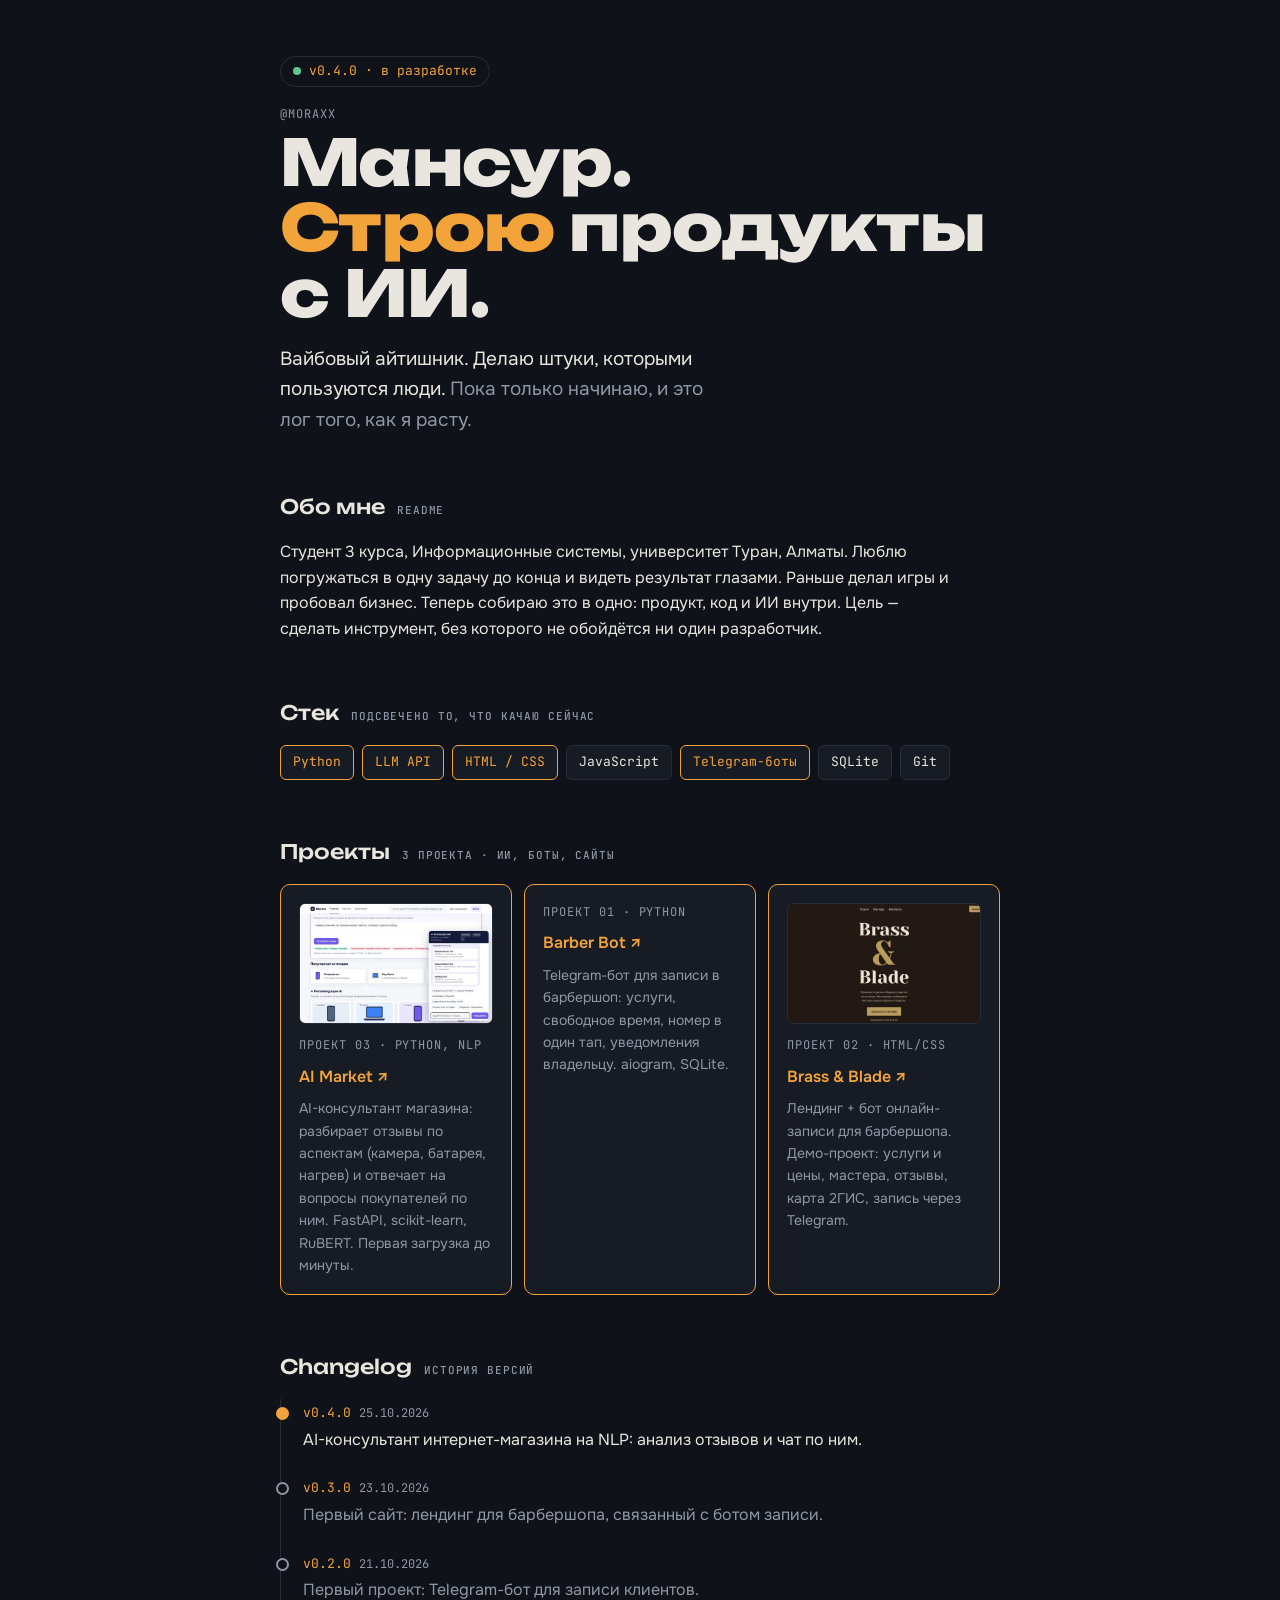
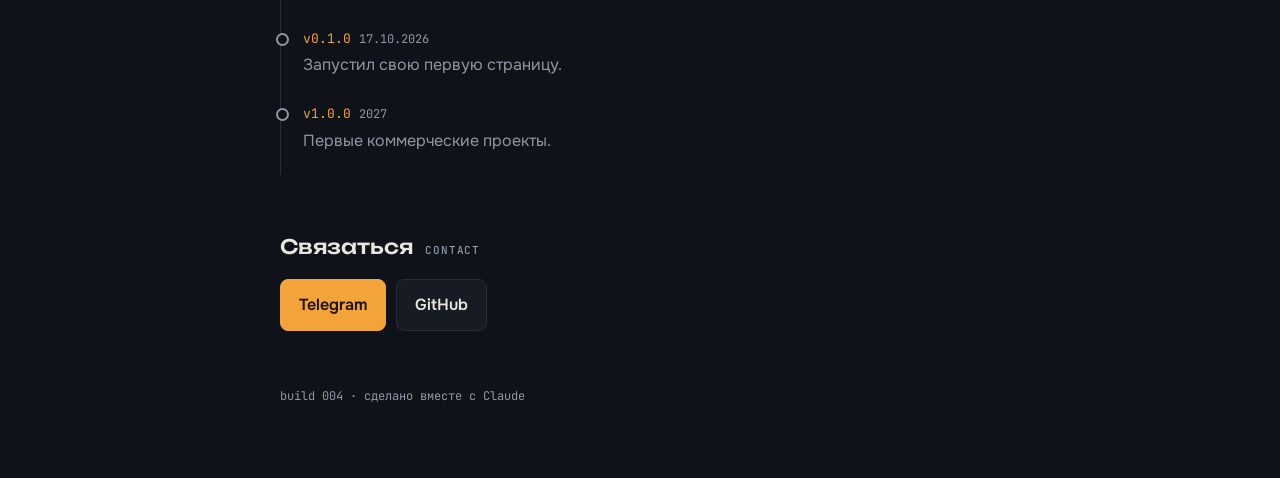
==== index.html @ db715014 "Add AI Market (NLP reviews consultant) to projects, v0.4.0 Co-Authored-By: Claude Opus 5.5 <noreply@" ====
<!doctype html><html lang="ru"><head><meta charset="utf-8"><meta name="viewport" content="width=device-width,initial-scale=1,viewport-fit=cover">
<title>Мансур · moraxx</title>
<link rel="preconnect" href="https://fonts.googleapis.com">
<link rel="stylesheet" href="https://fonts.googleapis.com/css2?family=Unbounded:wght@500;800&family=Onest:wght@400;500;600&family=JetBrains+Mono:wght@400;600&display=swap">
<style>
/* Layout: one narrow column read like a release log — hero as "version", sections as commits */
:root{
  --bg:#0f1218; --surface:#171b24; --line:#262c38;
  --fg:#e9e6df; --muted:#8f97a6; --accent:#f2a33a; --accent-ink:#1a1206; --ok:#5fc48f;
  --display:"Unbounded",system-ui,sans-serif;
  --body:"Onest",system-ui,-apple-system,sans-serif;
  --mono:"JetBrains Mono",ui-monospace,Menlo,monospace;
  color-scheme:dark;
}
*{box-sizing:border-box}
body{margin:0;background:var(--bg);color:var(--fg);font-family:var(--body);font-size:16px;line-height:1.6;
  padding-left:max(16px,env(safe-area-inset-left,0px));padding-right:max(16px,env(safe-area-inset-right,0px))}
.wrap{max-width:720px;margin:0 auto;padding-block:56px 72px;display:flex;flex-direction:column;gap:56px}
.tag{font-family:var(--mono);font-size:12px;letter-spacing:.08em;text-transform:uppercase;color:var(--muted)}
.ver{display:inline-flex;align-items:center;gap:8px;font-family:var(--mono);font-size:13px;color:var(--accent);
  border:1px solid var(--line);border-radius:999px;padding:4px 12px}
.dot{width:8px;height:8px;border-radius:50%;background:var(--ok);animation:pulse 2s infinite}
@keyframes pulse{50%{opacity:.35}}
h1{font-family:var(--display);font-weight:800;font-size:clamp(36px,9vw,64px);line-height:1.02;margin:18px 0 0;text-wrap:balance;letter-spacing:-.01em}
h1 em{font-style:normal;color:var(--accent)}
.lead{font-size:19px;color:var(--fg);max-width:34ch;margin:18px 0 0}
.lead span{color:var(--muted)}
h2{font-family:var(--display);font-weight:500;font-size:20px;margin:0 0 16px;display:flex;gap:12px;align-items:baseline;text-wrap:balance}
h2 .tag{font-size:11px}
p{margin:0;max-width:62ch}
.chips{display:flex;flex-wrap:wrap;gap:8px}
.chip{font-family:var(--mono);font-size:13px;padding:6px 12px;border-radius:6px;background:var(--surface);border:1px solid var(--line)}
.chip.on{border-color:var(--accent);color:var(--accent)}
.projects{display:grid;grid-template-columns:repeat(auto-fit,minmax(200px,1fr));gap:12px}
.proj{background:var(--surface);border:1px dashed var(--line);border-radius:10px;padding:18px;display:flex;flex-direction:column;gap:8px;min-width:0}
.proj b{font-weight:600}
.proj small{color:var(--muted);font-size:14px}
.proj.done{border-style:solid;border-color:var(--accent);color:var(--fg);text-decoration:none}
.proj.done b{color:var(--accent)}
.proj.done:hover{background:var(--line)}
.proj.done:focus-visible{outline:2px solid var(--accent);outline-offset:2px}
.proj .shot{display:block;width:100%;aspect-ratio:16/10;object-fit:cover;object-position:top;border-radius:6px;border:1px solid var(--line);margin-bottom:4px}
.log{list-style:none;margin:0;padding:0;border-left:1px solid var(--line)}
.log li{position:relative;padding:0 0 22px 22px}
.log li::before{content:"";position:absolute;left:-5px;top:8px;width:9px;height:9px;border-radius:50%;background:var(--bg);border:2px solid var(--muted)}
.log li.now::before{border-color:var(--accent);background:var(--accent)}
.log .v{font-family:var(--mono);font-size:13px;color:var(--accent)}
.log .d{font-family:var(--mono);font-size:12px;color:var(--muted);margin-left:8px}
.log p{color:var(--fg);margin-top:2px}
.log li:not(.now) p{color:var(--muted)}
.contact{display:flex;flex-wrap:wrap;gap:10px}
.btn{font:inherit;font-weight:600;padding:12px 18px;border-radius:8px;border:1px solid var(--line);background:var(--surface);color:var(--fg);text-decoration:none;cursor:pointer}
.btn.primary{background:var(--accent);color:var(--accent-ink);border-color:var(--accent)}
.btn:focus-visible{outline:2px solid var(--accent);outline-offset:2px}
footer{font-family:var(--mono);font-size:12px;color:var(--muted)}
@media (prefers-reduced-motion:reduce){.dot{animation:none}}
</style>
</head><body>

<div class="wrap">
  <header>
    <span class="ver"><span class="dot"></span>v0.4.0 · в разработке</span>
    <span class="tag" style="display:block;margin-top:18px">@moraxx</span>
    <h1 style="margin-top:6px">Мансур.<br><em>Строю</em> продукты с ИИ.</h1>
    <p class="lead">Вайбовый айтишник. Делаю штуки, которыми пользуются люди. <span>Пока только начинаю, и это лог того, как я расту.</span></p>
  </header>

  <section>
    <h2>Обо мне <span class="tag">readme</span></h2>
    <p>Студент 3 курса, Информационные системы, университет Туран, Алматы. Люблю погружаться в одну задачу до конца и видеть результат глазами. Раньше делал игры и пробовал бизнес. Теперь собираю это в одно: продукт, код и ИИ внутри. Цель — сделать инструмент, без которого не обойдётся ни один разработчик.</p>
  </section>

  <section>
    <h2>Стек <span class="tag">подсвечено то, что качаю сейчас</span></h2>
    <div class="chips">
      <span class="chip on">Python</span>
      <span class="chip on">LLM API</span>
      <span class="chip on">HTML / CSS</span>
      <span class="chip">JavaScript</span>
      <span class="chip on">Telegram-боты</span>
      <span class="chip">SQLite</span>
      <span class="chip">Git</span>
    </div>
  </section>

  <section>
    <h2>Проекты <span class="tag">3 проекта · ии, боты, сайты</span></h2>
    <div class="projects">
      <a class="proj done" href="https://ai-reviews-platform.onrender.com" target="_blank" rel="noopener"><img class="shot" src="img/ai-market.jpg" alt="AI Market: разбор отзыва по аспектам и чат AI-консультанта" loading="lazy"><span class="tag">проект 03 · python, nlp</span><b>AI Market ↗</b><small>AI-консультант магазина: разбирает отзывы по аспектам (камера, батарея, нагрев) и отвечает на вопросы покупателей по ним. FastAPI, scikit-learn, RuBERT. Первая загрузка до минуты.</small></a>
      <a class="proj done" href="https://github.com/moraxxvi/barber-bot" target="_blank" rel="noopener"><span class="tag">проект 01 · python</span><b>Barber Bot ↗</b><small>Telegram-бот для записи в барбершоп: услуги, свободное время, номер в один тап, уведомления владельцу. aiogram, SQLite.</small></a>
      <a class="proj done" href="https://moraxxvi.github.io/brass-and-blade/" target="_blank" rel="noopener"><img class="shot" src="img/brass-and-blade.jpg" alt="Главный экран сайта Brass &amp; Blade" loading="lazy"><span class="tag">проект 02 · html/css</span><b>Brass &amp; Blade ↗</b><small>Лендинг + бот онлайн-записи для барбершопа. Демо-проект: услуги и цены, мастера, отзывы, карта 2ГИС, запись через Telegram.</small></a>
    </div>
  </section>

  <section>
    <h2>Changelog <span class="tag">история версий</span></h2>
    <ol class="log">
      <li class="now"><span class="v">v0.4.0</span><span class="d">25.10.2026</span><p>AI-консультант интернет-магазина на NLP: анализ отзывов и чат по ним.</p></li>
      <li><span class="v">v0.3.0</span><span class="d">23.10.2026</span><p>Первый сайт: лендинг для барбершопа, связанный с ботом записи.</p></li>
      <li><span class="v">v0.2.0</span><span class="d">21.10.2026</span><p>Первый проект: Telegram-бот для записи клиентов.</p></li>
      <li><span class="v">v0.1.0</span><span class="d">17.10.2026</span><p>Запустил свою первую страницу.</p></li>
      <li><span class="v">v1.0.0</span><span class="d">2027</span><p>Первые коммерческие проекты.</p></li>
    </ol>
  </section>

  <section>
    <h2>Связаться <span class="tag">contact</span></h2>
    <div class="contact">
      <a class="btn primary" href="https://t.me/mnsbrk" target="_blank" rel="noopener">Telegram</a>
      <a class="btn" href="https://github.com/moraxxvi" target="_blank" rel="noopener">GitHub</a>
    </div>
  </section>

  <footer>build 004 · сделано вместе с Claude</footer>
</div>
</body></html>
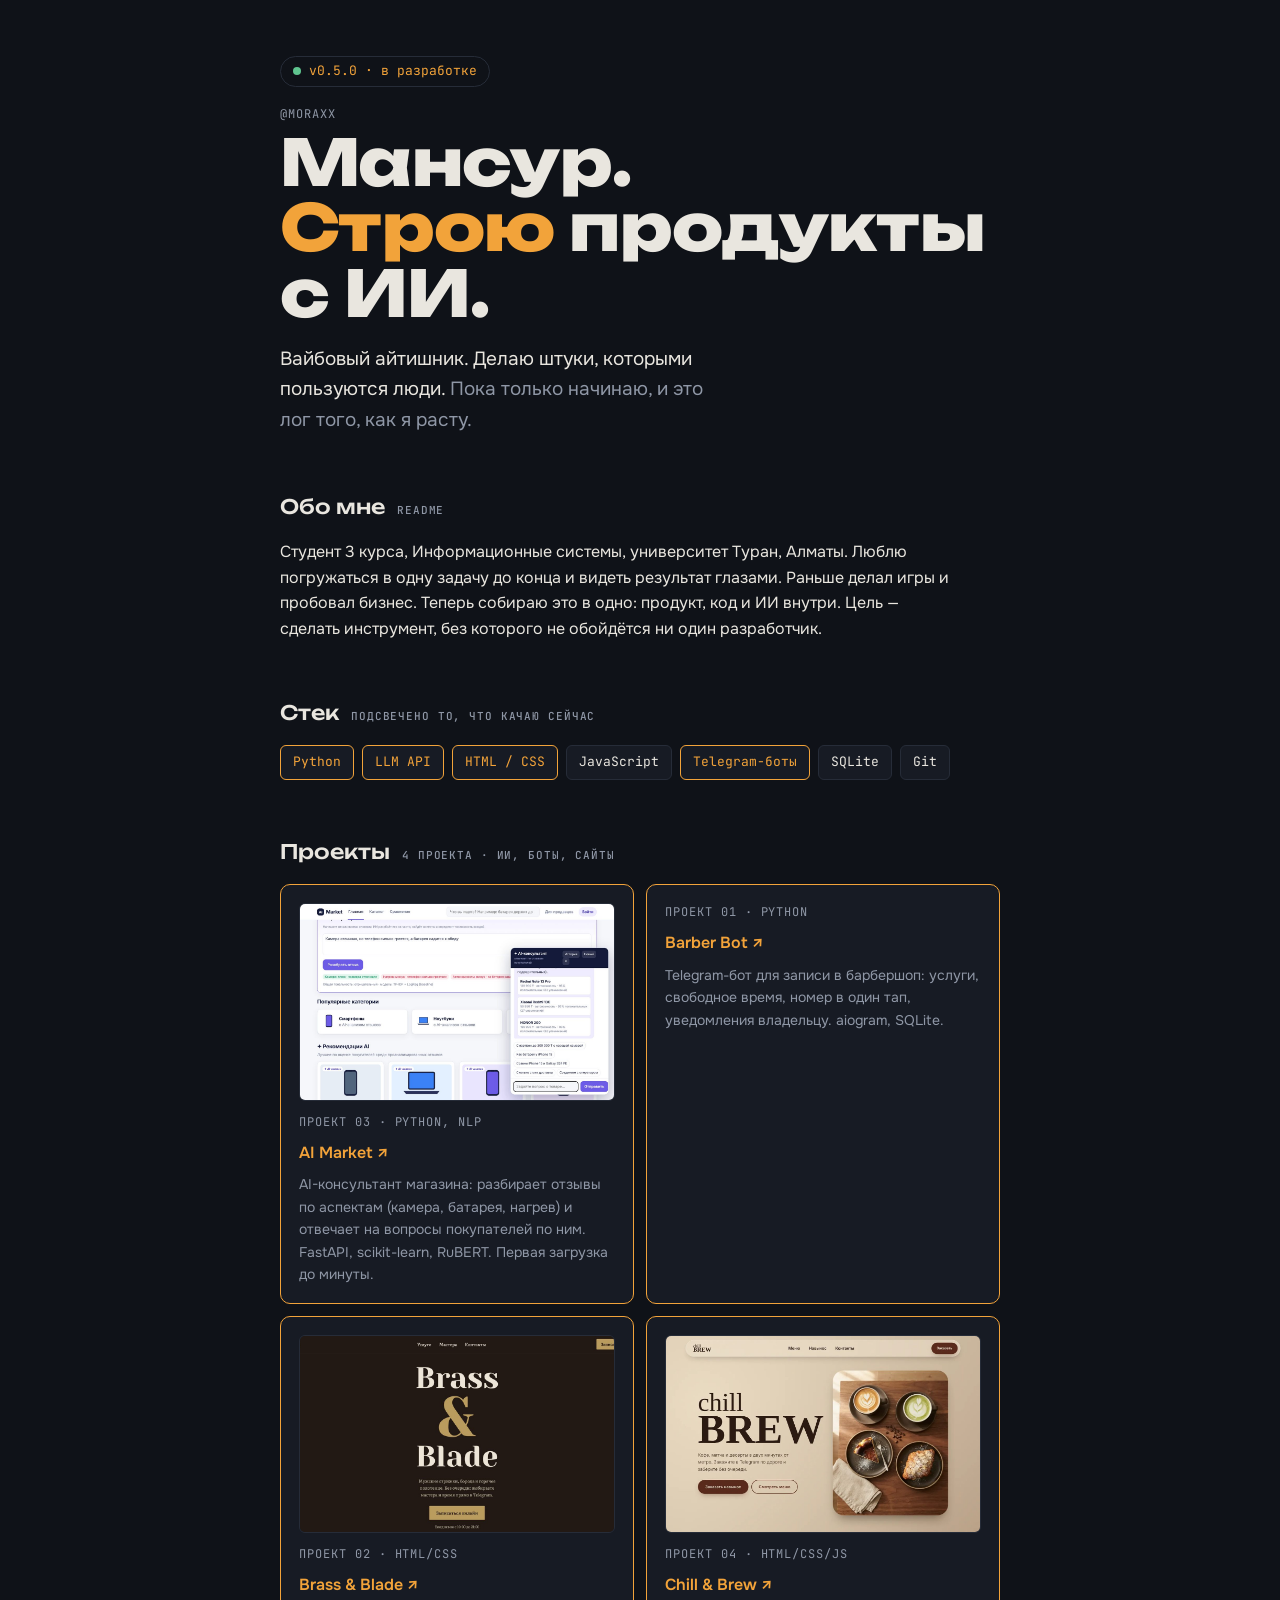
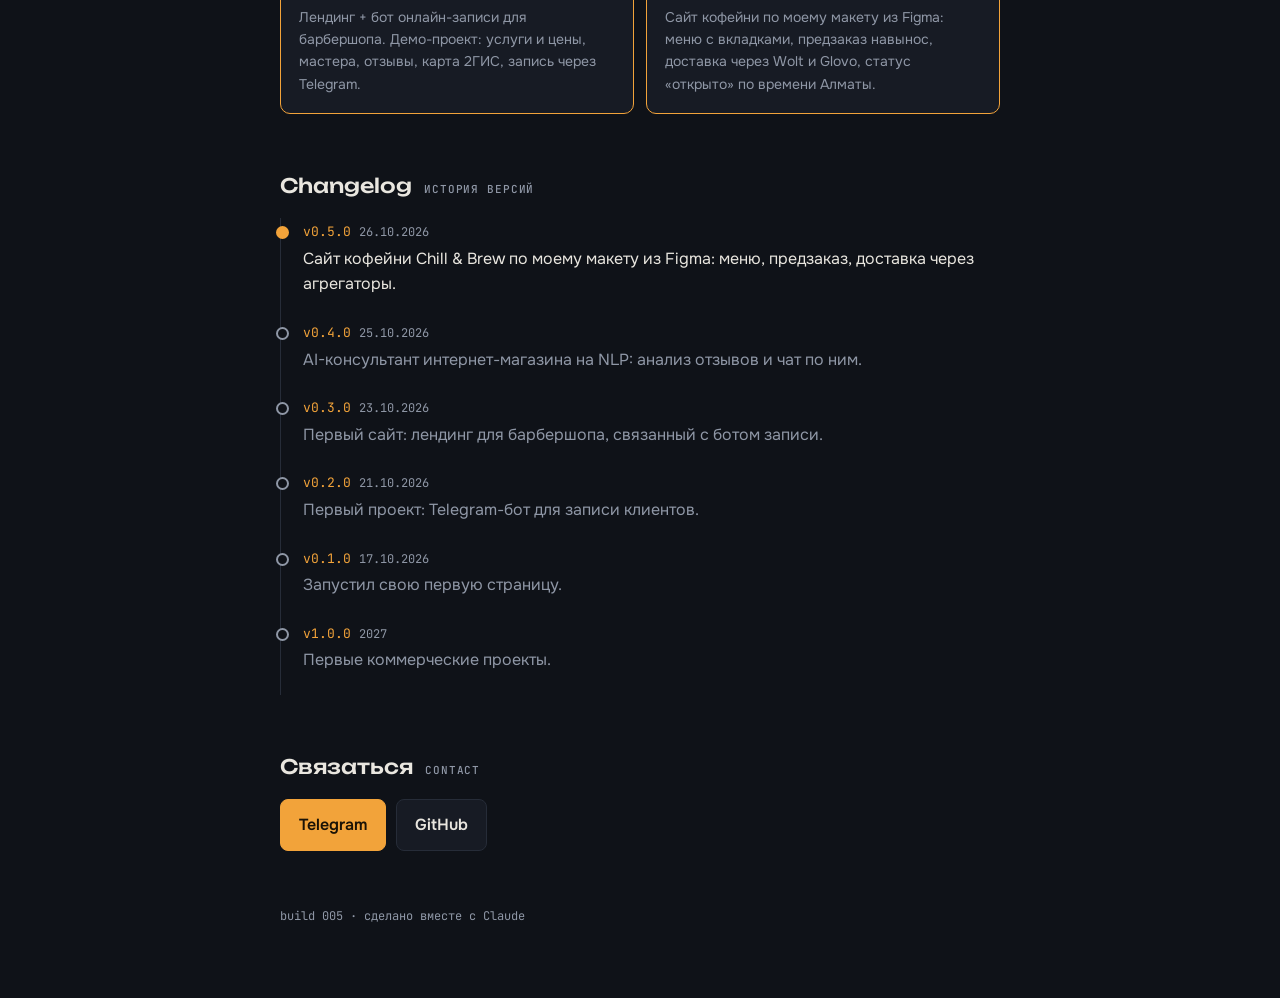
==== commit c21e9ae1: "Add Chill & Brew to projects, 2x2 grid, v0.5.0 Co-Authored-By: Claude Opus 5.5 <noreply@anthropic.co" ====
--- a/index.html
+++ b/index.html
@@ -31,7 +31,7 @@
 .chips{display:flex;flex-wrap:wrap;gap:8px}
 .chip{font-family:var(--mono);font-size:13px;padding:6px 12px;border-radius:6px;background:var(--surface);border:1px solid var(--line)}
 .chip.on{border-color:var(--accent);color:var(--accent)}
-.projects{display:grid;grid-template-columns:repeat(auto-fit,minmax(200px,1fr));gap:12px}
+.projects{display:grid;grid-template-columns:repeat(auto-fit,minmax(260px,1fr));gap:12px}
 .proj{background:var(--surface);border:1px dashed var(--line);border-radius:10px;padding:18px;display:flex;flex-direction:column;gap:8px;min-width:0}
 .proj b{font-weight:600}
 .proj small{color:var(--muted);font-size:14px}
@@ -59,7 +59,7 @@
 
 <div class="wrap">
   <header>
-    <span class="ver"><span class="dot"></span>v0.4.0 · в разработке</span>
+    <span class="ver"><span class="dot"></span>v0.5.0 · в разработке</span>
     <span class="tag" style="display:block;margin-top:18px">@moraxx</span>
     <h1 style="margin-top:6px">Мансур.<br><em>Строю</em> продукты с ИИ.</h1>
     <p class="lead">Вайбовый айтишник. Делаю штуки, которыми пользуются люди. <span>Пока только начинаю, и это лог того, как я расту.</span></p>
@@ -84,18 +84,20 @@
   </section>
 
   <section>
-    <h2>Проекты <span class="tag">3 проекта · ии, боты, сайты</span></h2>
+    <h2>Проекты <span class="tag">4 проекта · ии, боты, сайты</span></h2>
     <div class="projects">
       <a class="proj done" href="https://ai-reviews-platform.onrender.com" target="_blank" rel="noopener"><img class="shot" src="img/ai-market.jpg" alt="AI Market: разбор отзыва по аспектам и чат AI-консультанта" loading="lazy"><span class="tag">проект 03 · python, nlp</span><b>AI Market ↗</b><small>AI-консультант магазина: разбирает отзывы по аспектам (камера, батарея, нагрев) и отвечает на вопросы покупателей по ним. FastAPI, scikit-learn, RuBERT. Первая загрузка до минуты.</small></a>
       <a class="proj done" href="https://github.com/moraxxvi/barber-bot" target="_blank" rel="noopener"><span class="tag">проект 01 · python</span><b>Barber Bot ↗</b><small>Telegram-бот для записи в барбершоп: услуги, свободное время, номер в один тап, уведомления владельцу. aiogram, SQLite.</small></a>
       <a class="proj done" href="https://moraxxvi.github.io/brass-and-blade/" target="_blank" rel="noopener"><img class="shot" src="img/brass-and-blade.jpg" alt="Главный экран сайта Brass &amp; Blade" loading="lazy"><span class="tag">проект 02 · html/css</span><b>Brass &amp; Blade ↗</b><small>Лендинг + бот онлайн-записи для барбершопа. Демо-проект: услуги и цены, мастера, отзывы, карта 2ГИС, запись через Telegram.</small></a>
+      <a class="proj done" href="https://moraxxvi.github.io/chill-and-brew/" target="_blank" rel="noopener"><img class="shot" src="img/chill-and-brew.jpg" alt="Главный экран сайта кофейни Chill &amp; Brew" loading="lazy"><span class="tag">проект 04 · html/css/js</span><b>Chill &amp; Brew ↗</b><small>Сайт кофейни по моему макету из Figma: меню с вкладками, предзаказ навынос, доставка через Wolt и Glovo, статус «открыто» по времени Алматы.</small></a>
     </div>
   </section>
 
   <section>
     <h2>Changelog <span class="tag">история версий</span></h2>
     <ol class="log">
-      <li class="now"><span class="v">v0.4.0</span><span class="d">25.10.2026</span><p>AI-консультант интернет-магазина на NLP: анализ отзывов и чат по ним.</p></li>
+      <li class="now"><span class="v">v0.5.0</span><span class="d">26.10.2026</span><p>Сайт кофейни Chill &amp; Brew по моему макету из Figma: меню, предзаказ, доставка через агрегаторы.</p></li>
+      <li><span class="v">v0.4.0</span><span class="d">25.10.2026</span><p>AI-консультант интернет-магазина на NLP: анализ отзывов и чат по ним.</p></li>
       <li><span class="v">v0.3.0</span><span class="d">23.10.2026</span><p>Первый сайт: лендинг для барбершопа, связанный с ботом записи.</p></li>
       <li><span class="v">v0.2.0</span><span class="d">21.10.2026</span><p>Первый проект: Telegram-бот для записи клиентов.</p></li>
       <li><span class="v">v0.1.0</span><span class="d">17.10.2026</span><p>Запустил свою первую страницу.</p></li>
@@ -111,6 +113,6 @@
     </div>
   </section>
 
-  <footer>build 004 · сделано вместе с Claude</footer>
+  <footer>build 005 · сделано вместе с Claude</footer>
 </div>
 </body></html>
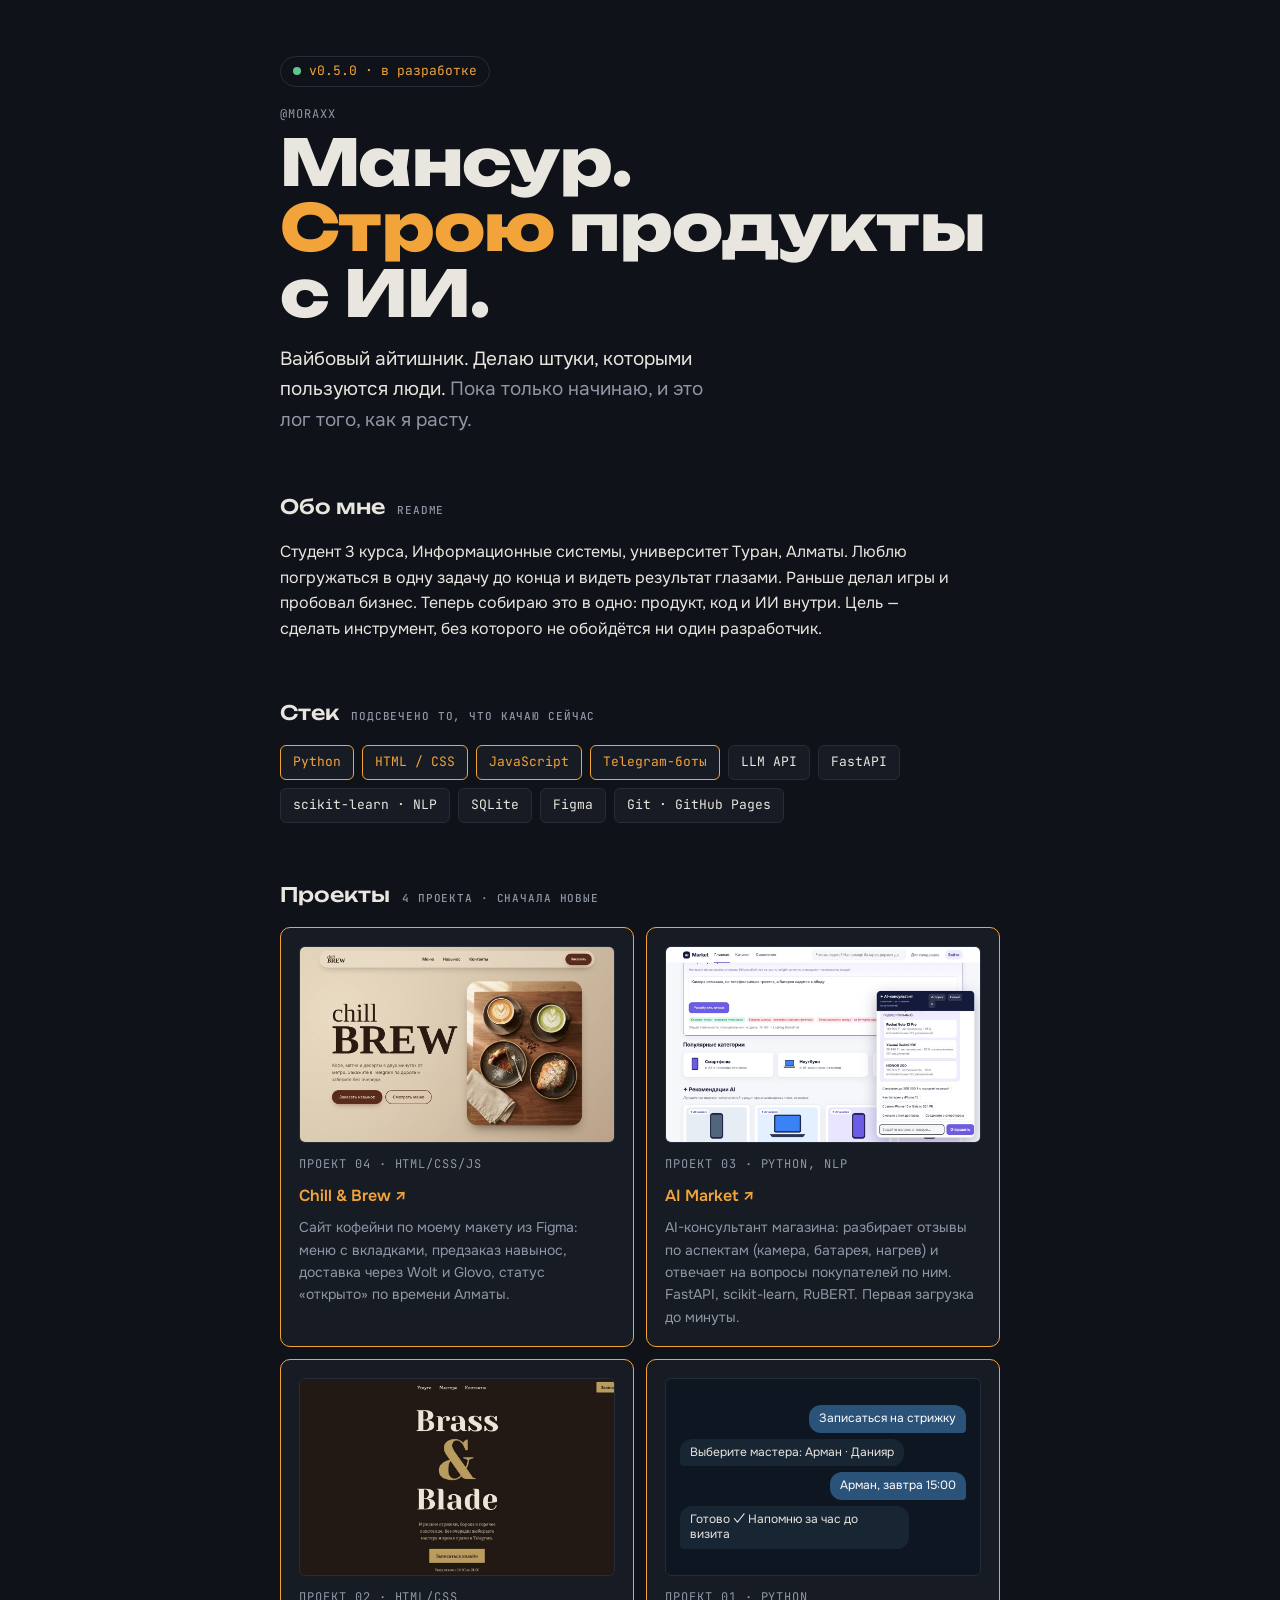
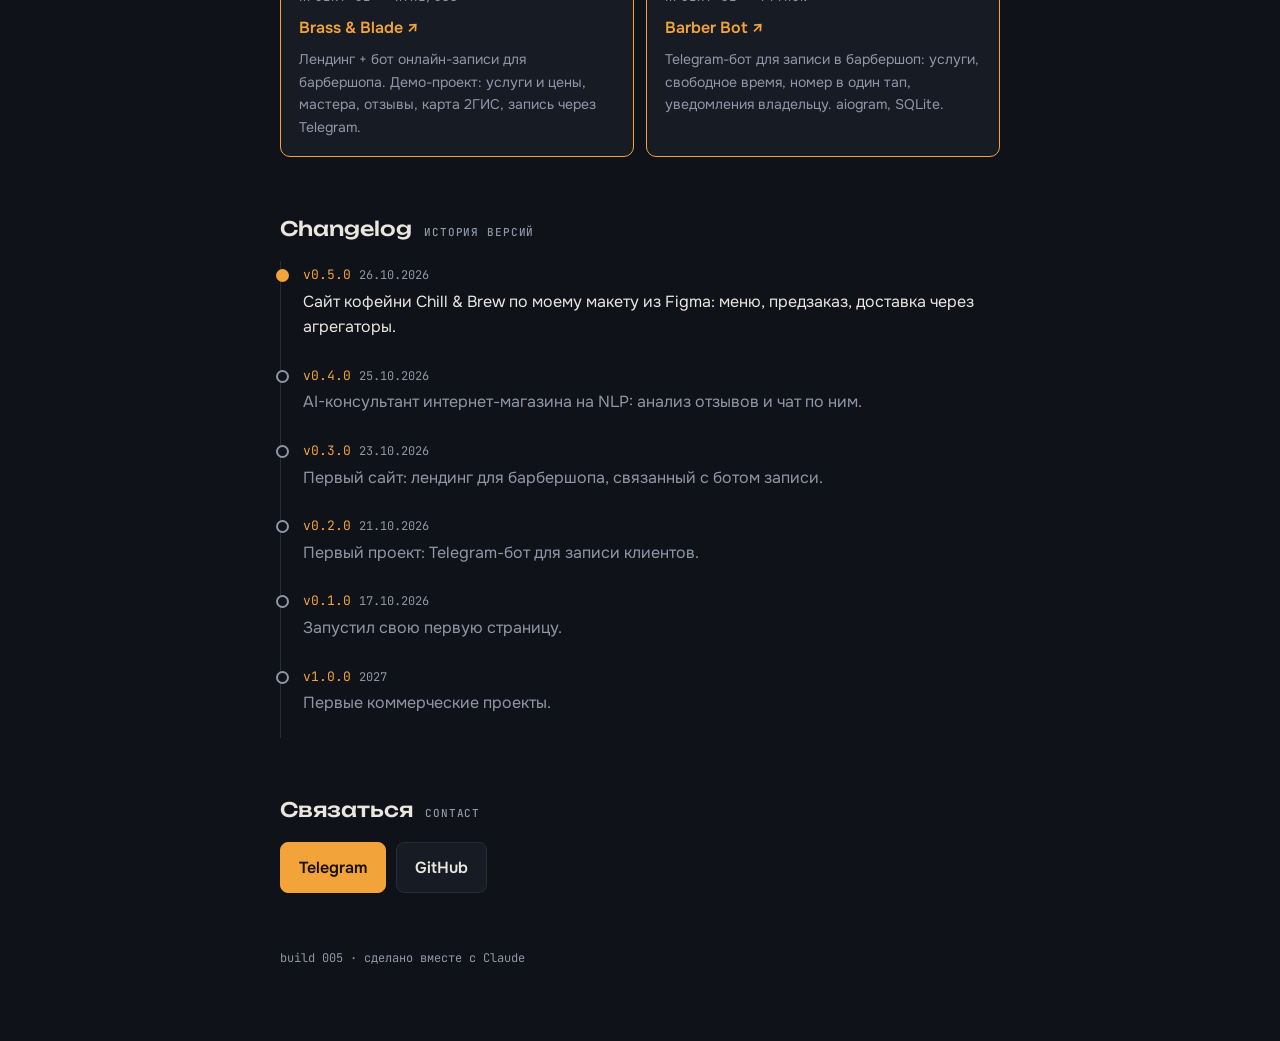
==== commit 51643733: "Order projects newest first, add chat preview for Barber Bot, update stack Co-Authored-By: Claude Op" ====
--- a/index.html
+++ b/index.html
@@ -34,6 +34,10 @@
 .projects{display:grid;grid-template-columns:repeat(auto-fit,minmax(260px,1fr));gap:12px}
 .proj{background:var(--surface);border:1px dashed var(--line);border-radius:10px;padding:18px;display:flex;flex-direction:column;gap:8px;min-width:0}
 .proj b{font-weight:600}
+.proj .shot.chat{display:flex;flex-direction:column;justify-content:center;gap:6px;padding:14px;background:#0e1621;aspect-ratio:16/10;border-radius:6px;border:1px solid var(--line);margin-bottom:4px;overflow:hidden}
+.bub{max-width:80%;padding:6px 10px;border-radius:12px;font-size:12px;line-height:1.3}
+.bub.in{align-self:flex-end;background:#2b5278;color:#fff;border-bottom-right-radius:4px}
+.bub.out{align-self:flex-start;background:#182533;color:#e9e6df;border-bottom-left-radius:4px}
 .proj small{color:var(--muted);font-size:14px}
 .proj.done{border-style:solid;border-color:var(--accent);color:var(--fg);text-decoration:none}
 .proj.done b{color:var(--accent)}
@@ -74,22 +78,25 @@
     <h2>Стек <span class="tag">подсвечено то, что качаю сейчас</span></h2>
     <div class="chips">
       <span class="chip on">Python</span>
-      <span class="chip on">LLM API</span>
       <span class="chip on">HTML / CSS</span>
-      <span class="chip">JavaScript</span>
+      <span class="chip on">JavaScript</span>
       <span class="chip on">Telegram-боты</span>
+      <span class="chip">LLM API</span>
+      <span class="chip">FastAPI</span>
+      <span class="chip">scikit-learn · NLP</span>
       <span class="chip">SQLite</span>
-      <span class="chip">Git</span>
+      <span class="chip">Figma</span>
+      <span class="chip">Git · GitHub Pages</span>
     </div>
   </section>
 
   <section>
-    <h2>Проекты <span class="tag">4 проекта · ии, боты, сайты</span></h2>
+    <h2>Проекты <span class="tag">4 проекта · сначала новые</span></h2>
     <div class="projects">
+      <a class="proj done" href="https://moraxxvi.github.io/chill-and-brew/" target="_blank" rel="noopener"><img class="shot" src="img/chill-and-brew.jpg" alt="Главный экран сайта кофейни Chill &amp; Brew" loading="lazy"><span class="tag">проект 04 · html/css/js</span><b>Chill &amp; Brew ↗</b><small>Сайт кофейни по моему макету из Figma: меню с вкладками, предзаказ навынос, доставка через Wolt и Glovo, статус «открыто» по времени Алматы.</small></a>
       <a class="proj done" href="https://ai-reviews-platform.onrender.com" target="_blank" rel="noopener"><img class="shot" src="img/ai-market.jpg" alt="AI Market: разбор отзыва по аспектам и чат AI-консультанта" loading="lazy"><span class="tag">проект 03 · python, nlp</span><b>AI Market ↗</b><small>AI-консультант магазина: разбирает отзывы по аспектам (камера, батарея, нагрев) и отвечает на вопросы покупателей по ним. FastAPI, scikit-learn, RuBERT. Первая загрузка до минуты.</small></a>
-      <a class="proj done" href="https://github.com/moraxxvi/barber-bot" target="_blank" rel="noopener"><span class="tag">проект 01 · python</span><b>Barber Bot ↗</b><small>Telegram-бот для записи в барбершоп: услуги, свободное время, номер в один тап, уведомления владельцу. aiogram, SQLite.</small></a>
       <a class="proj done" href="https://moraxxvi.github.io/brass-and-blade/" target="_blank" rel="noopener"><img class="shot" src="img/brass-and-blade.jpg" alt="Главный экран сайта Brass &amp; Blade" loading="lazy"><span class="tag">проект 02 · html/css</span><b>Brass &amp; Blade ↗</b><small>Лендинг + бот онлайн-записи для барбершопа. Демо-проект: услуги и цены, мастера, отзывы, карта 2ГИС, запись через Telegram.</small></a>
-      <a class="proj done" href="https://moraxxvi.github.io/chill-and-brew/" target="_blank" rel="noopener"><img class="shot" src="img/chill-and-brew.jpg" alt="Главный экран сайта кофейни Chill &amp; Brew" loading="lazy"><span class="tag">проект 04 · html/css/js</span><b>Chill &amp; Brew ↗</b><small>Сайт кофейни по моему макету из Figma: меню с вкладками, предзаказ навынос, доставка через Wolt и Glovo, статус «открыто» по времени Алматы.</small></a>
+      <a class="proj done" href="https://github.com/moraxxvi/barber-bot" target="_blank" rel="noopener"><div class="shot chat" aria-hidden="true"><span class="bub in">Записаться на стрижку</span><span class="bub out">Выберите мастера: Арман · Данияр</span><span class="bub in">Арман, завтра 15:00</span><span class="bub out">Готово ✓ Напомню за час до визита</span></div><span class="tag">проект 01 · python</span><b>Barber Bot ↗</b><small>Telegram-бот для записи в барбершоп: услуги, свободное время, номер в один тап, уведомления владельцу. aiogram, SQLite.</small></a>
     </div>
   </section>
 
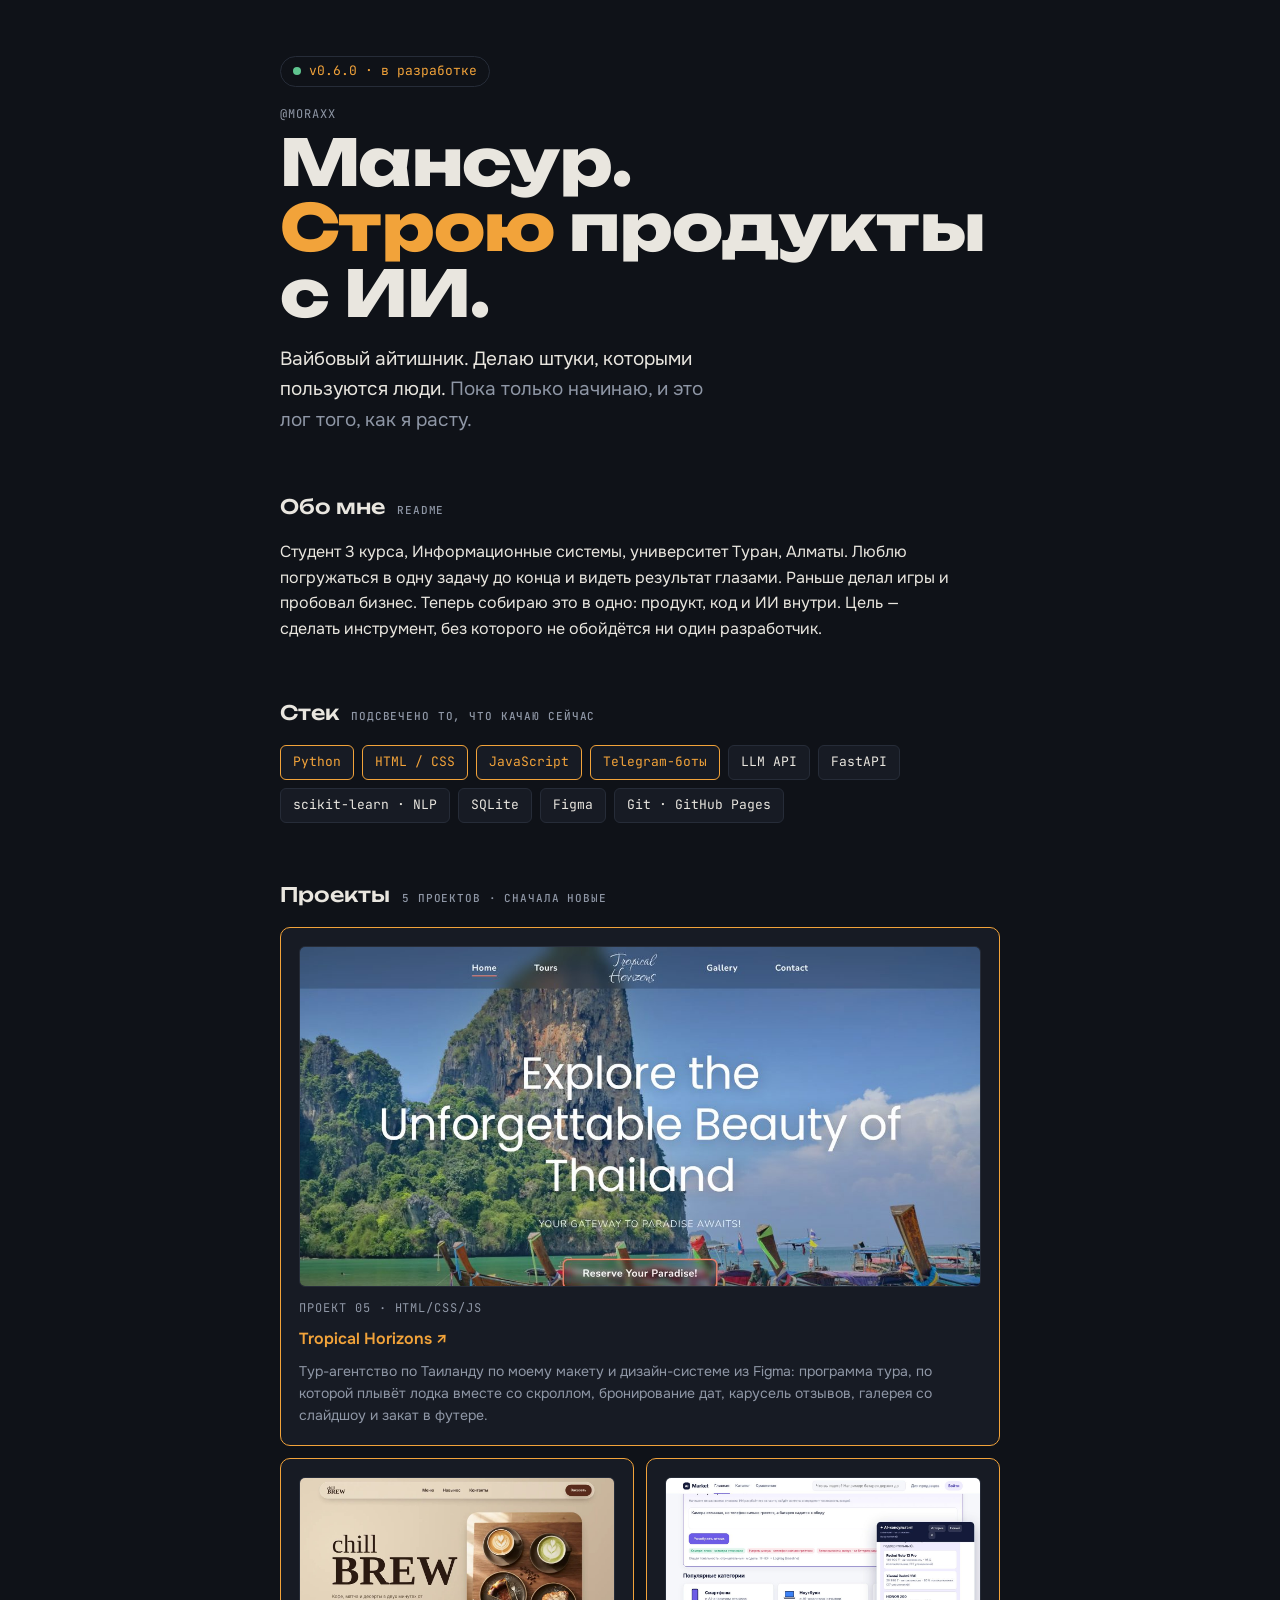
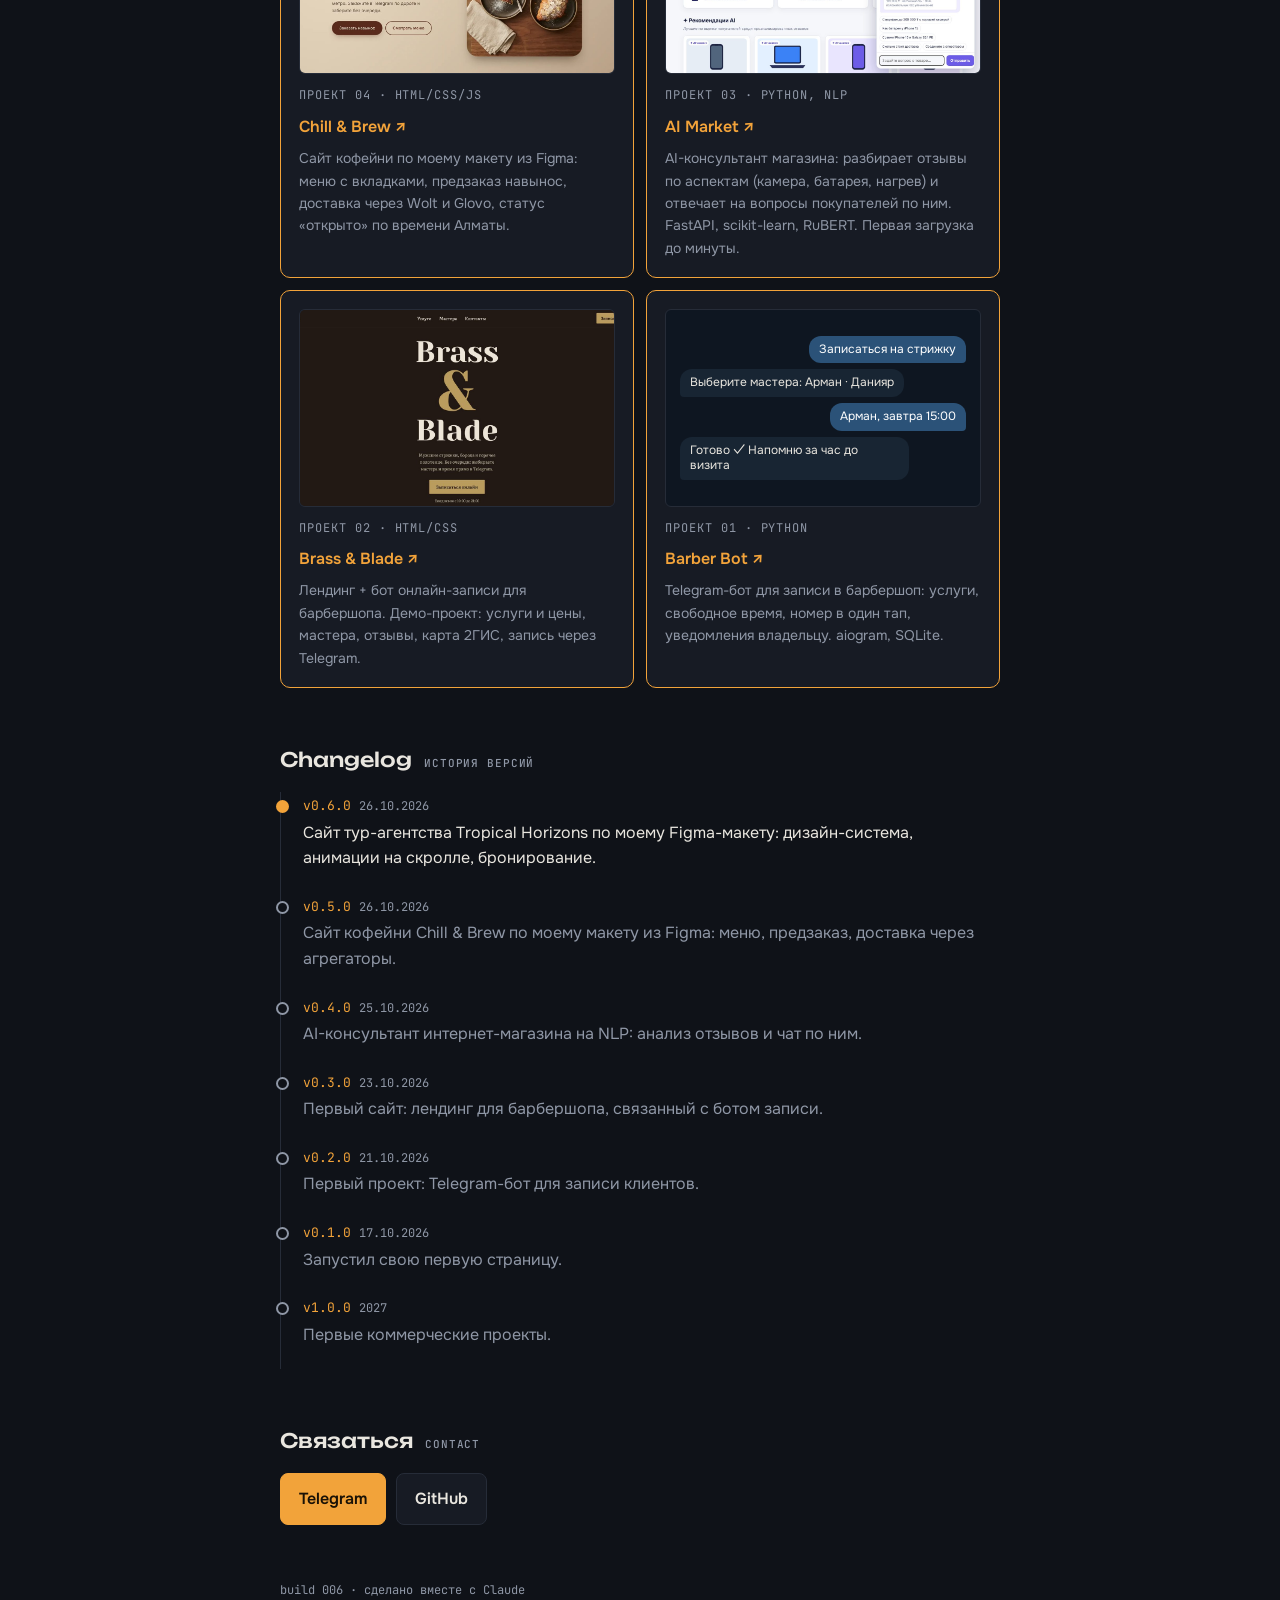
==== commit 38e1e913: "Add Tropical Horizons as featured project, v0.6.0 Co-Authored-By: Claude Opus 5.5 <noreply@anthropic" ====
--- a/index.html
+++ b/index.html
@@ -34,6 +34,8 @@
 .projects{display:grid;grid-template-columns:repeat(auto-fit,minmax(260px,1fr));gap:12px}
 .proj{background:var(--surface);border:1px dashed var(--line);border-radius:10px;padding:18px;display:flex;flex-direction:column;gap:8px;min-width:0}
 .proj b{font-weight:600}
+.proj.featured{grid-column:1/-1}
+.proj.featured .shot{aspect-ratio:16/8}
 .proj .shot.chat{display:flex;flex-direction:column;justify-content:center;gap:6px;padding:14px;background:#0e1621;aspect-ratio:16/10;border-radius:6px;border:1px solid var(--line);margin-bottom:4px;overflow:hidden}
 .bub{max-width:80%;padding:6px 10px;border-radius:12px;font-size:12px;line-height:1.3}
 .bub.in{align-self:flex-end;background:#2b5278;color:#fff;border-bottom-right-radius:4px}
@@ -63,7 +65,7 @@
 
 <div class="wrap">
   <header>
-    <span class="ver"><span class="dot"></span>v0.5.0 · в разработке</span>
+    <span class="ver"><span class="dot"></span>v0.6.0 · в разработке</span>
     <span class="tag" style="display:block;margin-top:18px">@moraxx</span>
     <h1 style="margin-top:6px">Мансур.<br><em>Строю</em> продукты с ИИ.</h1>
     <p class="lead">Вайбовый айтишник. Делаю штуки, которыми пользуются люди. <span>Пока только начинаю, и это лог того, как я расту.</span></p>
@@ -91,8 +93,9 @@
   </section>
 
   <section>
-    <h2>Проекты <span class="tag">4 проекта · сначала новые</span></h2>
+    <h2>Проекты <span class="tag">5 проектов · сначала новые</span></h2>
     <div class="projects">
+      <a class="proj done featured" href="https://moraxxvi.github.io/travel-to-thailand/" target="_blank" rel="noopener"><img class="shot" src="img/travel-to-thailand.jpg" alt="Главный экран сайта Tropical Horizons: лодки-лонгтейлы у скал Краби" loading="lazy"><span class="tag">проект 05 · html/css/js</span><b>Tropical Horizons ↗</b><small>Тур-агентство по Таиланду по моему макету и дизайн-системе из Figma: программа тура, по которой плывёт лодка вместе со скроллом, бронирование дат, карусель отзывов, галерея со слайдшоу и закат в футере.</small></a>
       <a class="proj done" href="https://moraxxvi.github.io/chill-and-brew/" target="_blank" rel="noopener"><img class="shot" src="img/chill-and-brew.jpg" alt="Главный экран сайта кофейни Chill &amp; Brew" loading="lazy"><span class="tag">проект 04 · html/css/js</span><b>Chill &amp; Brew ↗</b><small>Сайт кофейни по моему макету из Figma: меню с вкладками, предзаказ навынос, доставка через Wolt и Glovo, статус «открыто» по времени Алматы.</small></a>
       <a class="proj done" href="https://ai-reviews-platform.onrender.com" target="_blank" rel="noopener"><img class="shot" src="img/ai-market.jpg" alt="AI Market: разбор отзыва по аспектам и чат AI-консультанта" loading="lazy"><span class="tag">проект 03 · python, nlp</span><b>AI Market ↗</b><small>AI-консультант магазина: разбирает отзывы по аспектам (камера, батарея, нагрев) и отвечает на вопросы покупателей по ним. FastAPI, scikit-learn, RuBERT. Первая загрузка до минуты.</small></a>
       <a class="proj done" href="https://moraxxvi.github.io/brass-and-blade/" target="_blank" rel="noopener"><img class="shot" src="img/brass-and-blade.jpg" alt="Главный экран сайта Brass &amp; Blade" loading="lazy"><span class="tag">проект 02 · html/css</span><b>Brass &amp; Blade ↗</b><small>Лендинг + бот онлайн-записи для барбершопа. Демо-проект: услуги и цены, мастера, отзывы, карта 2ГИС, запись через Telegram.</small></a>
@@ -103,7 +106,8 @@
   <section>
     <h2>Changelog <span class="tag">история версий</span></h2>
     <ol class="log">
-      <li class="now"><span class="v">v0.5.0</span><span class="d">26.10.2026</span><p>Сайт кофейни Chill &amp; Brew по моему макету из Figma: меню, предзаказ, доставка через агрегаторы.</p></li>
+      <li class="now"><span class="v">v0.6.0</span><span class="d">26.10.2026</span><p>Сайт тур-агентства Tropical Horizons по моему Figma-макету: дизайн-система, анимации на скролле, бронирование.</p></li>
+      <li><span class="v">v0.5.0</span><span class="d">26.10.2026</span><p>Сайт кофейни Chill &amp; Brew по моему макету из Figma: меню, предзаказ, доставка через агрегаторы.</p></li>
       <li><span class="v">v0.4.0</span><span class="d">25.10.2026</span><p>AI-консультант интернет-магазина на NLP: анализ отзывов и чат по ним.</p></li>
       <li><span class="v">v0.3.0</span><span class="d">23.10.2026</span><p>Первый сайт: лендинг для барбершопа, связанный с ботом записи.</p></li>
       <li><span class="v">v0.2.0</span><span class="d">21.10.2026</span><p>Первый проект: Telegram-бот для записи клиентов.</p></li>
@@ -120,6 +124,6 @@
     </div>
   </section>
 
-  <footer>build 005 · сделано вместе с Claude</footer>
+  <footer>build 006 · сделано вместе с Claude</footer>
 </div>
 </body></html>
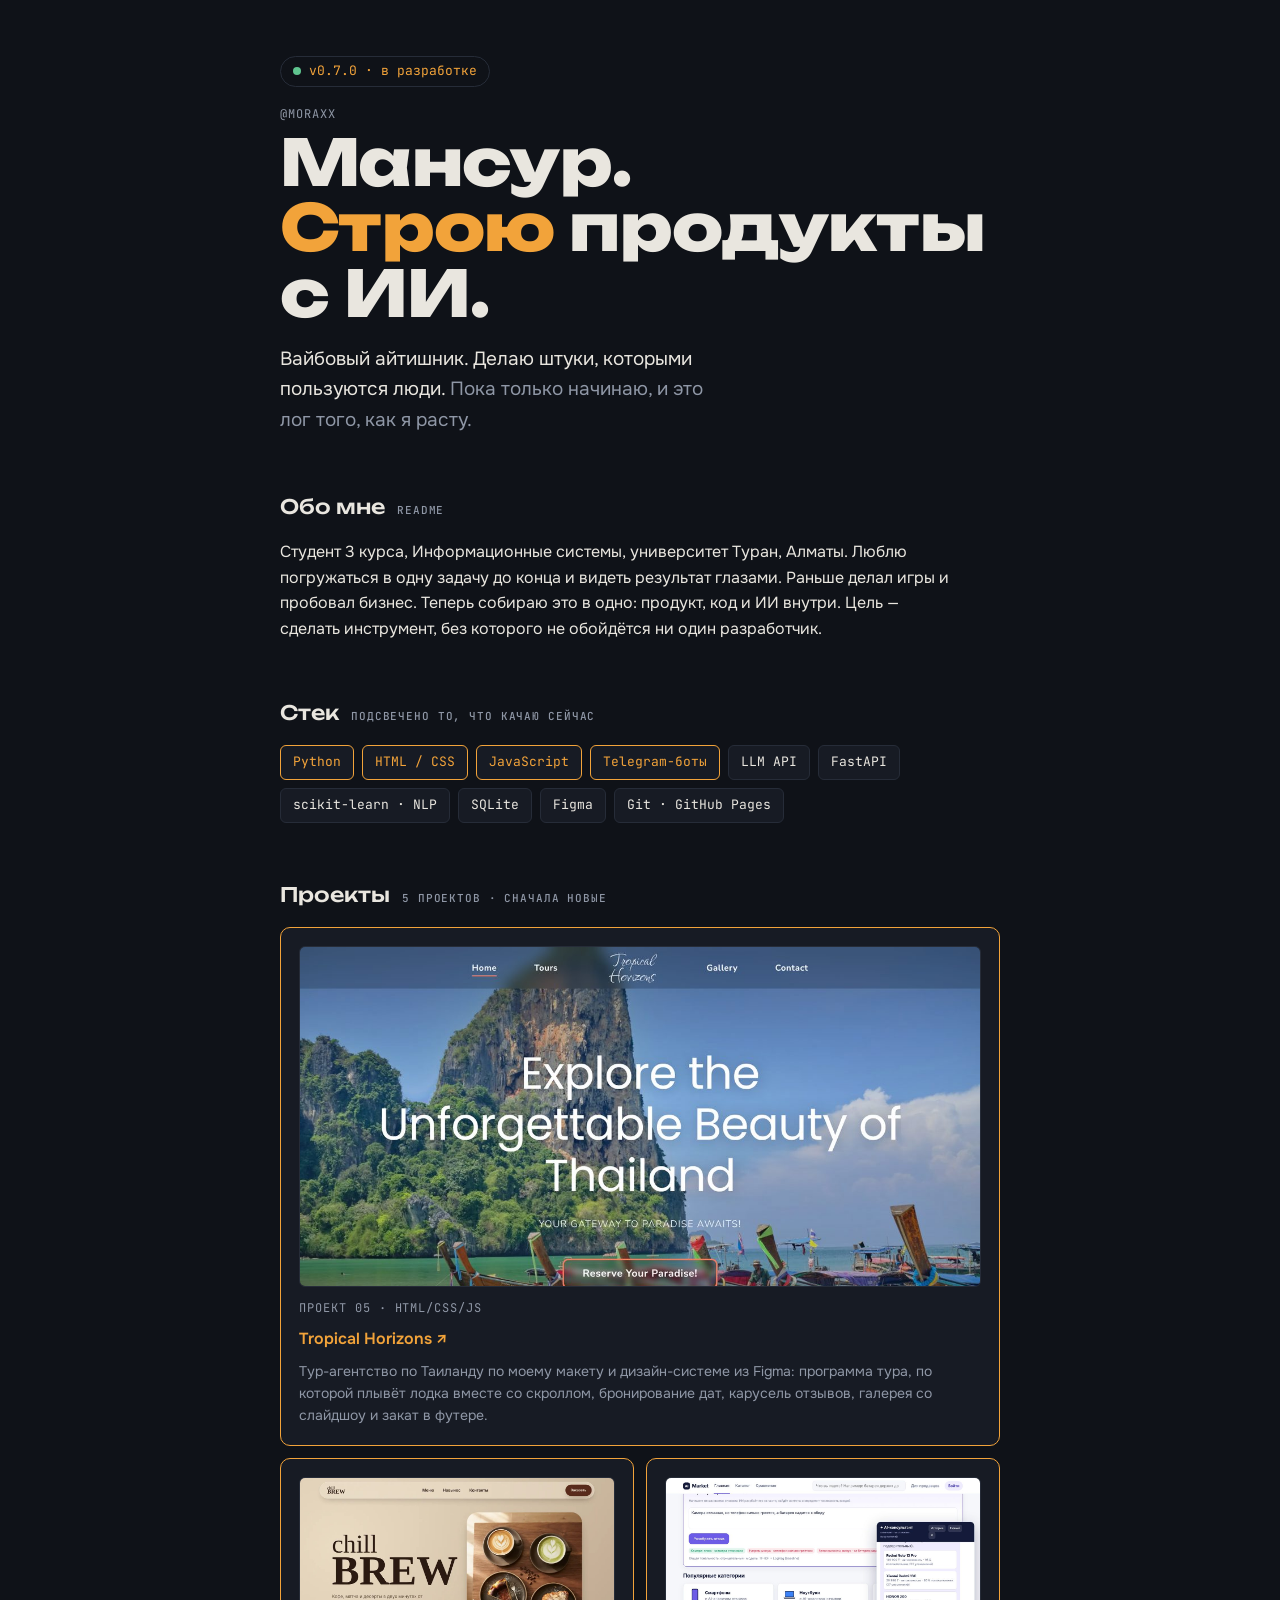
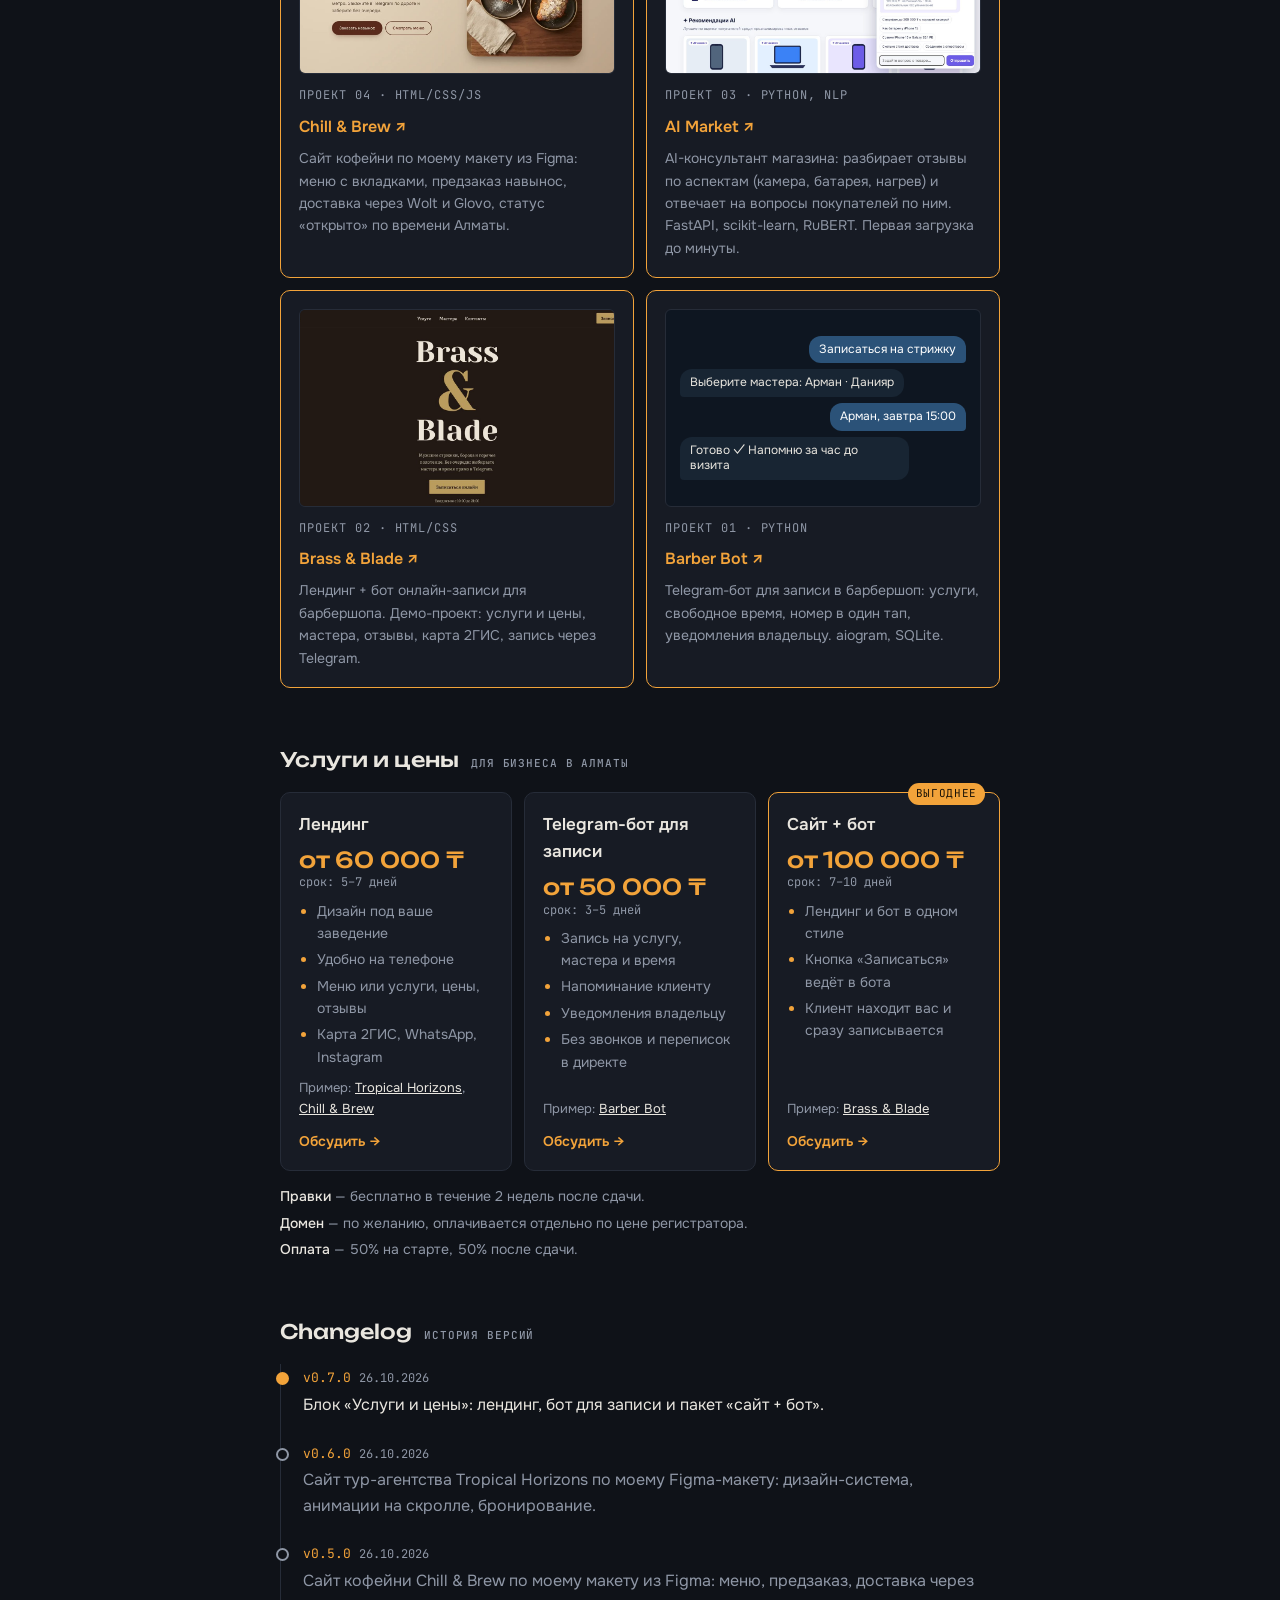
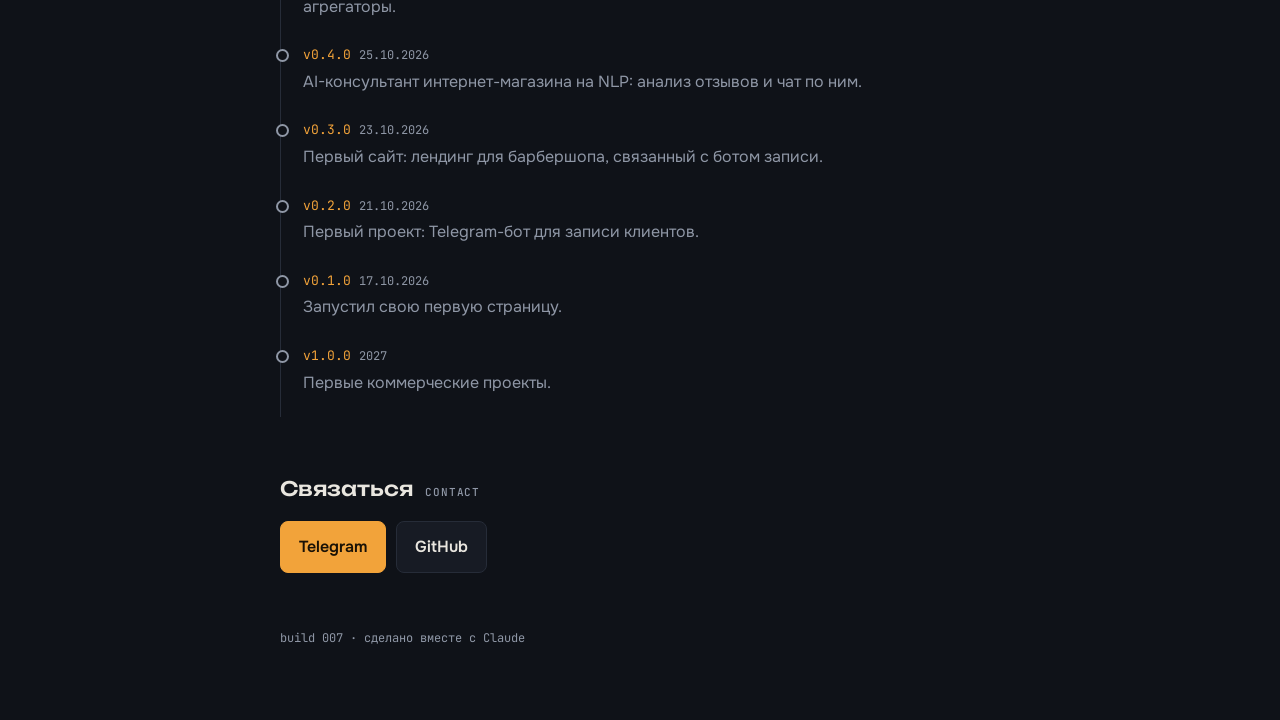
==== commit 3c968170: "Add services and prices section, v0.7.0 Co-Authored-By: Claude Opus 5.5 <noreply@anthropic.com> Clau" ====
--- a/index.html
+++ b/index.html
@@ -46,6 +46,21 @@
 .proj.done:hover{background:var(--line)}
 .proj.done:focus-visible{outline:2px solid var(--accent);outline-offset:2px}
 .proj .shot{display:block;width:100%;aspect-ratio:16/10;object-fit:cover;object-position:top;border-radius:6px;border:1px solid var(--line);margin-bottom:4px}
+.services{display:grid;grid-template-columns:repeat(auto-fit,minmax(200px,1fr));gap:12px}
+.svc{position:relative;background:var(--surface);border:1px solid var(--line);border-radius:10px;padding:18px;display:flex;flex-direction:column;gap:10px;min-width:0}
+.svc.best{border-color:var(--accent)}
+.svc .badge{position:absolute;top:-10px;right:14px;font-family:var(--mono);font-size:11px;letter-spacing:.06em;text-transform:uppercase;background:var(--accent);color:var(--accent-ink);padding:2px 8px;border-radius:999px}
+.svc b{font-weight:600;font-size:17px}
+.price{font-family:var(--display);font-weight:500;font-size:22px;color:var(--accent);line-height:1.1}
+.price small{display:block;margin-top:4px;font-family:var(--mono);font-size:12px;color:var(--muted);font-weight:400}
+.svc ul{margin:0;padding-left:18px;color:var(--muted);font-size:14px;display:flex;flex-direction:column;gap:4px}
+.svc ul li::marker{color:var(--accent)}
+.svc .ex{font-size:13px;color:var(--muted);margin-top:auto}
+.svc .ex a{color:var(--fg)}
+.svc .go{font-weight:600;color:var(--accent);text-decoration:none;font-size:14px}
+.svc .go:hover{text-decoration:underline}
+.terms{margin-top:14px;color:var(--muted);font-size:14px;display:flex;flex-direction:column;gap:4px}
+.terms b{color:var(--fg);font-weight:500}
 .log{list-style:none;margin:0;padding:0;border-left:1px solid var(--line)}
 .log li{position:relative;padding:0 0 22px 22px}
 .log li::before{content:"";position:absolute;left:-5px;top:8px;width:9px;height:9px;border-radius:50%;background:var(--bg);border:2px solid var(--muted)}
@@ -65,7 +80,7 @@
 
 <div class="wrap">
   <header>
-    <span class="ver"><span class="dot"></span>v0.6.0 · в разработке</span>
+    <span class="ver"><span class="dot"></span>v0.7.0 · в разработке</span>
     <span class="tag" style="display:block;margin-top:18px">@moraxx</span>
     <h1 style="margin-top:6px">Мансур.<br><em>Строю</em> продукты с ИИ.</h1>
     <p class="lead">Вайбовый айтишник. Делаю штуки, которыми пользуются люди. <span>Пока только начинаю, и это лог того, как я расту.</span></p>
@@ -103,10 +118,43 @@
     </div>
   </section>
 
+  <section id="services">
+    <h2>Услуги и цены <span class="tag">для бизнеса в Алматы</span></h2>
+    <div class="services">
+      <div class="svc">
+        <b>Лендинг</b>
+        <p class="price">от 60 000 ₸ <small>срок: 5–7 дней</small></p>
+        <ul><li>Дизайн под ваше заведение</li><li>Удобно на телефоне</li><li>Меню или услуги, цены, отзывы</li><li>Карта 2ГИС, WhatsApp, Instagram</li></ul>
+        <p class="ex">Пример: <a href="https://moraxxvi.github.io/travel-to-thailand/" target="_blank" rel="noopener">Tropical Horizons</a>, <a href="https://moraxxvi.github.io/chill-and-brew/" target="_blank" rel="noopener">Chill &amp; Brew</a></p>
+        <a class="go" href="https://t.me/mnsbrk" target="_blank" rel="noopener">Обсудить →</a>
+      </div>
+      <div class="svc">
+        <b>Telegram-бот для записи</b>
+        <p class="price">от 50 000 ₸ <small>срок: 3–5 дней</small></p>
+        <ul><li>Запись на услугу, мастера и время</li><li>Напоминание клиенту</li><li>Уведомления владельцу</li><li>Без звонков и переписок в директе</li></ul>
+        <p class="ex">Пример: <a href="https://github.com/moraxxvi/barber-bot" target="_blank" rel="noopener">Barber Bot</a></p>
+        <a class="go" href="https://t.me/mnsbrk" target="_blank" rel="noopener">Обсудить →</a>
+      </div>
+      <div class="svc best">
+        <span class="badge">выгоднее</span>
+        <b>Сайт + бот</b>
+        <p class="price">от 100 000 ₸ <small>срок: 7–10 дней</small></p>
+        <ul><li>Лендинг и бот в одном стиле</li><li>Кнопка «Записаться» ведёт в бота</li><li>Клиент находит вас и сразу записывается</li></ul>
+        <p class="ex">Пример: <a href="https://moraxxvi.github.io/brass-and-blade/" target="_blank" rel="noopener">Brass &amp; Blade</a></p>
+        <a class="go" href="https://t.me/mnsbrk" target="_blank" rel="noopener">Обсудить →</a>
+      </div>
+    </div>
+    <div class="terms">
+      <p><b>Правки</b> — бесплатно в течение 2 недель после сдачи.</p>
+      <p><b>Домен</b> — по желанию, оплачивается отдельно по цене регистратора.</p>
+      <p><b>Оплата</b> — 50% на старте, 50% после сдачи.</p>
+    </div>
+  </section>
   <section>
     <h2>Changelog <span class="tag">история версий</span></h2>
     <ol class="log">
-      <li class="now"><span class="v">v0.6.0</span><span class="d">26.10.2026</span><p>Сайт тур-агентства Tropical Horizons по моему Figma-макету: дизайн-система, анимации на скролле, бронирование.</p></li>
+      <li class="now"><span class="v">v0.7.0</span><span class="d">26.10.2026</span><p>Блок «Услуги и цены»: лендинг, бот для записи и пакет «сайт + бот».</p></li>
+      <li><span class="v">v0.6.0</span><span class="d">26.10.2026</span><p>Сайт тур-агентства Tropical Horizons по моему Figma-макету: дизайн-система, анимации на скролле, бронирование.</p></li>
       <li><span class="v">v0.5.0</span><span class="d">26.10.2026</span><p>Сайт кофейни Chill &amp; Brew по моему макету из Figma: меню, предзаказ, доставка через агрегаторы.</p></li>
       <li><span class="v">v0.4.0</span><span class="d">25.10.2026</span><p>AI-консультант интернет-магазина на NLP: анализ отзывов и чат по ним.</p></li>
       <li><span class="v">v0.3.0</span><span class="d">23.10.2026</span><p>Первый сайт: лендинг для барбершопа, связанный с ботом записи.</p></li>
@@ -124,6 +172,6 @@
     </div>
   </section>
 
-  <footer>build 006 · сделано вместе с Claude</footer>
+  <footer>build 007 · сделано вместе с Claude</footer>
 </div>
 </body></html>
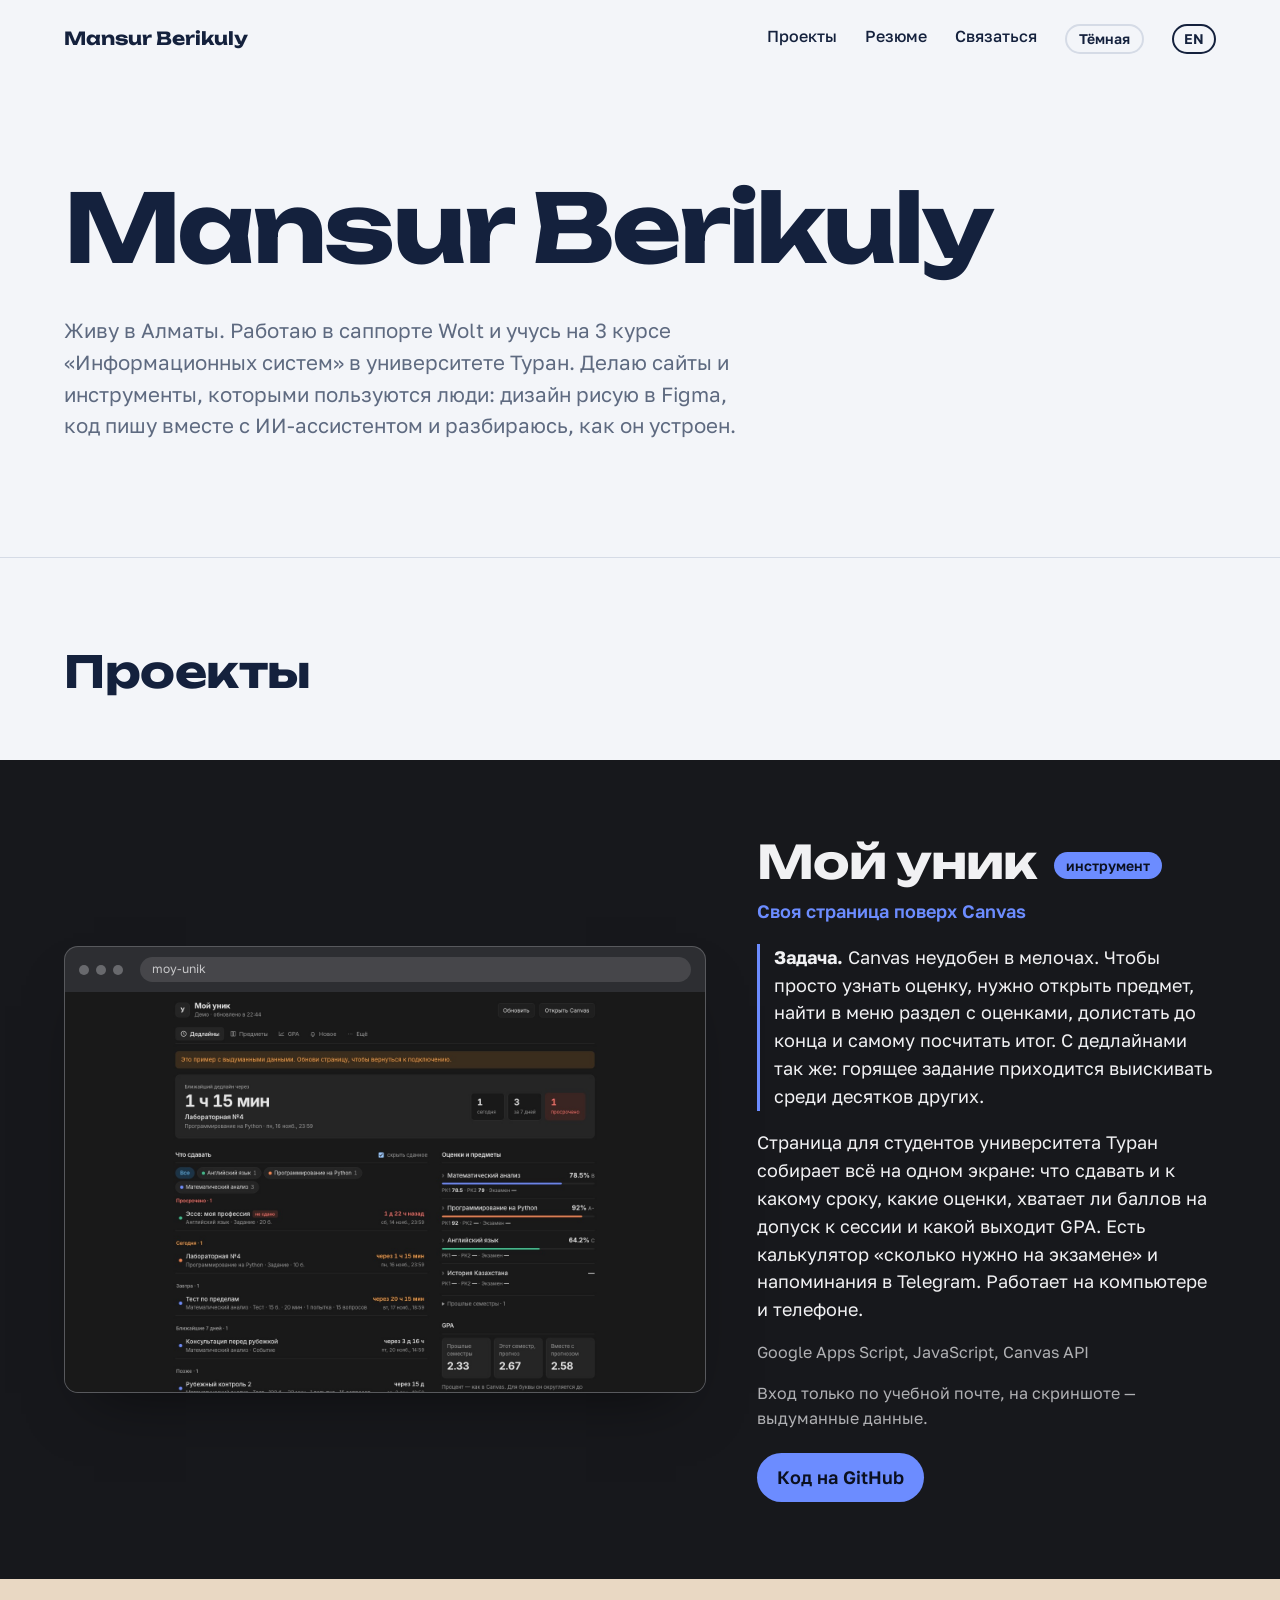
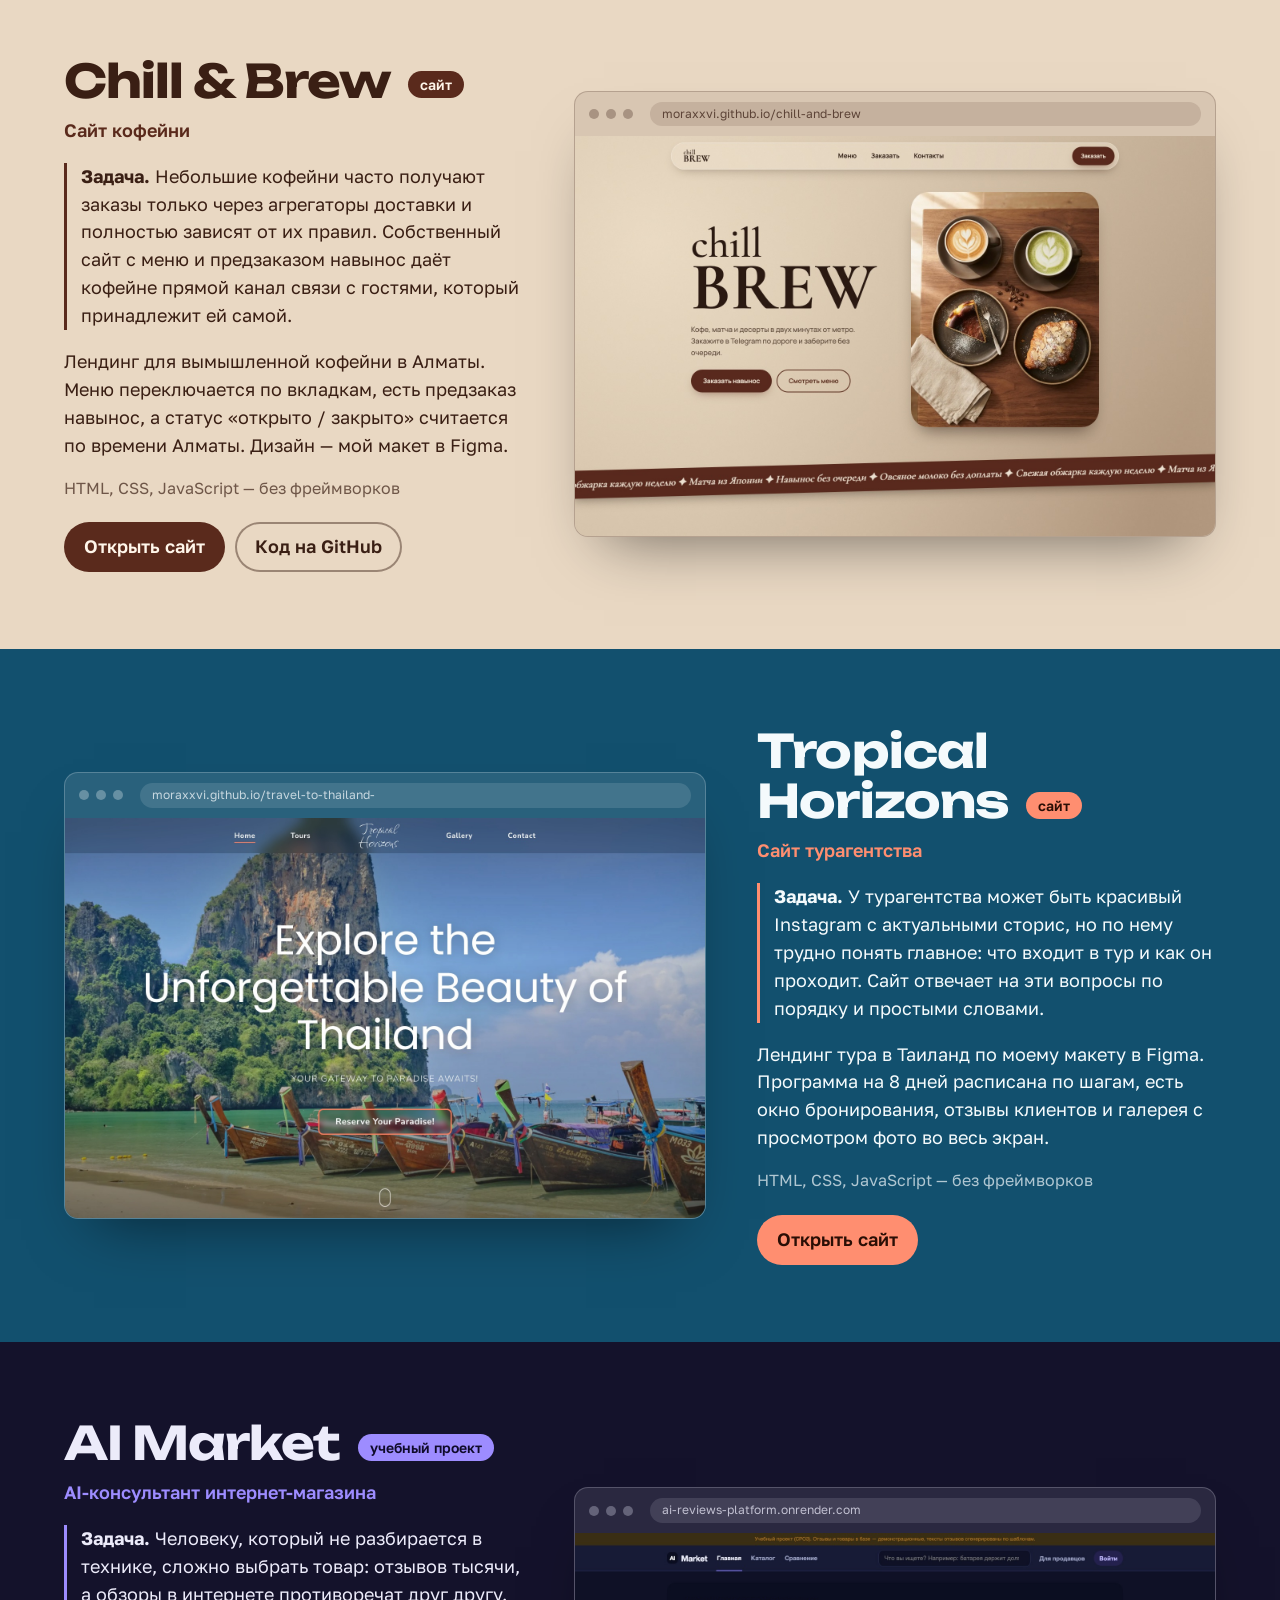
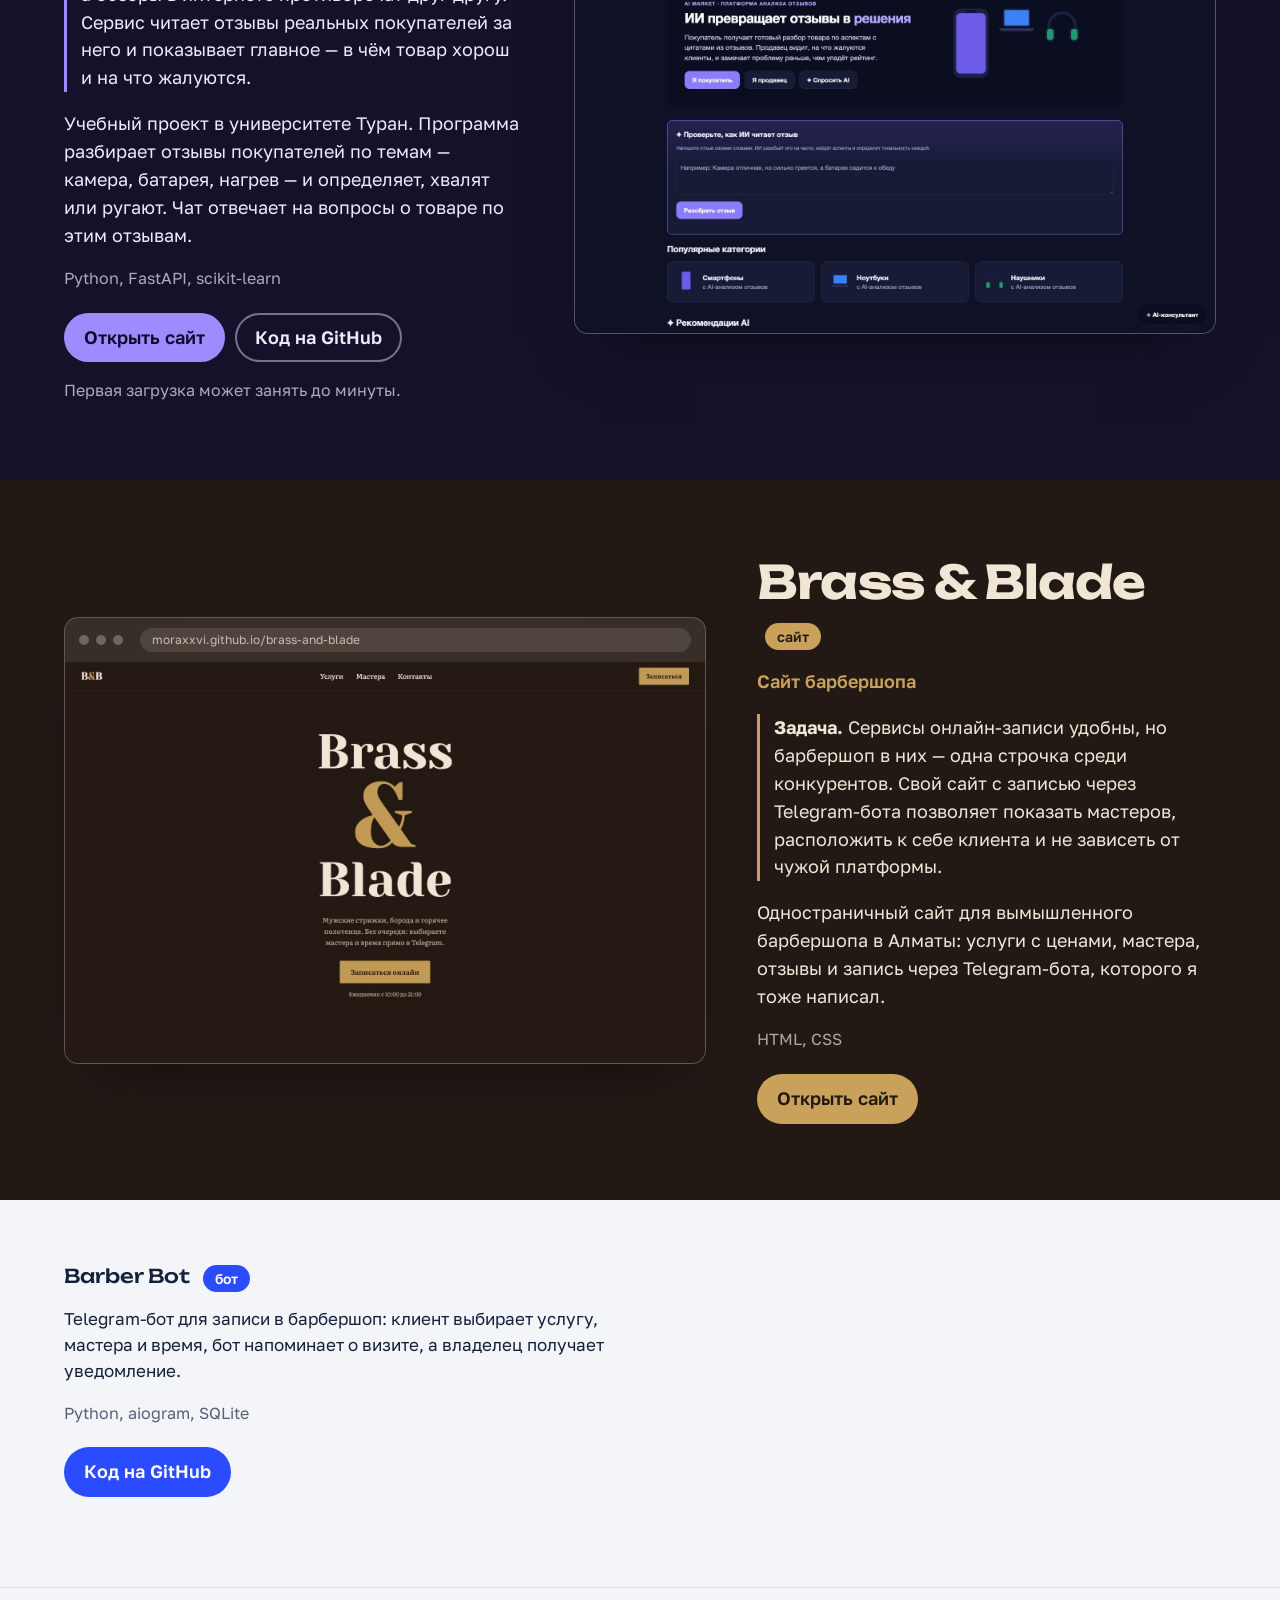
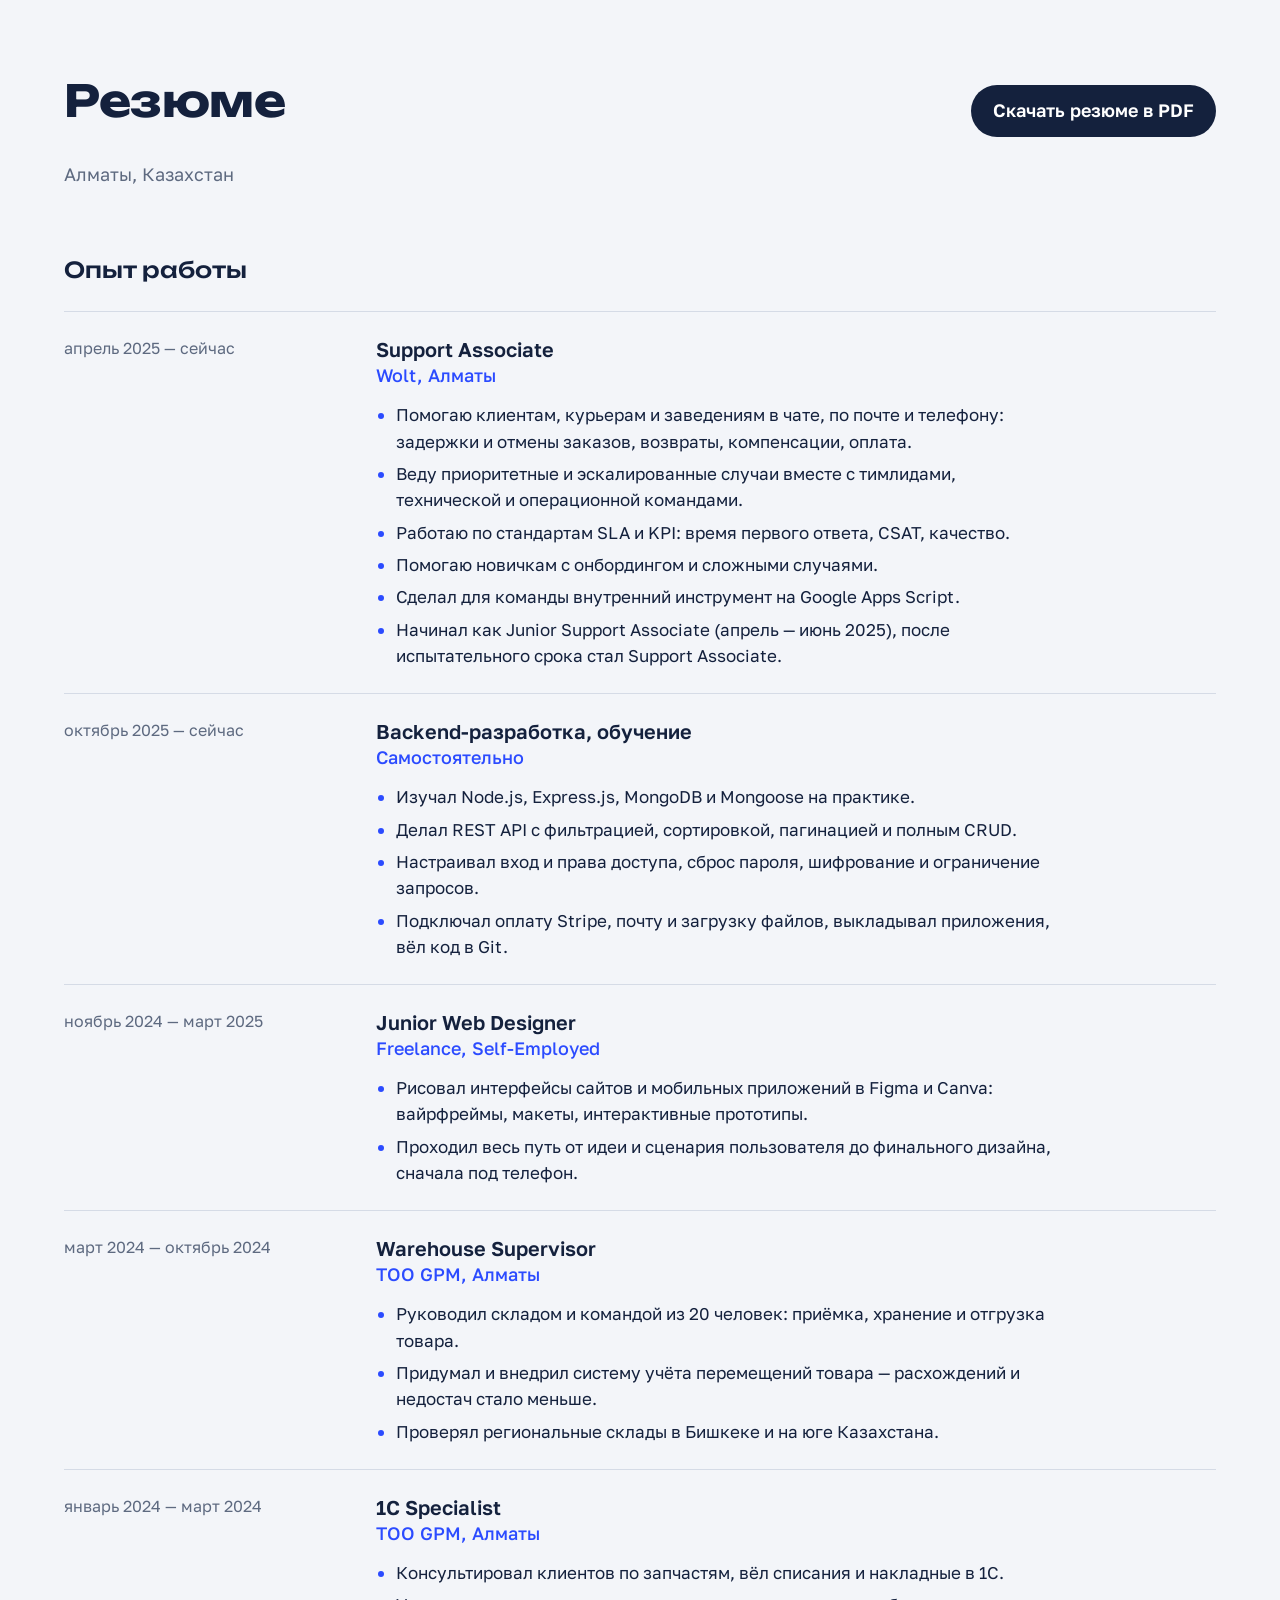
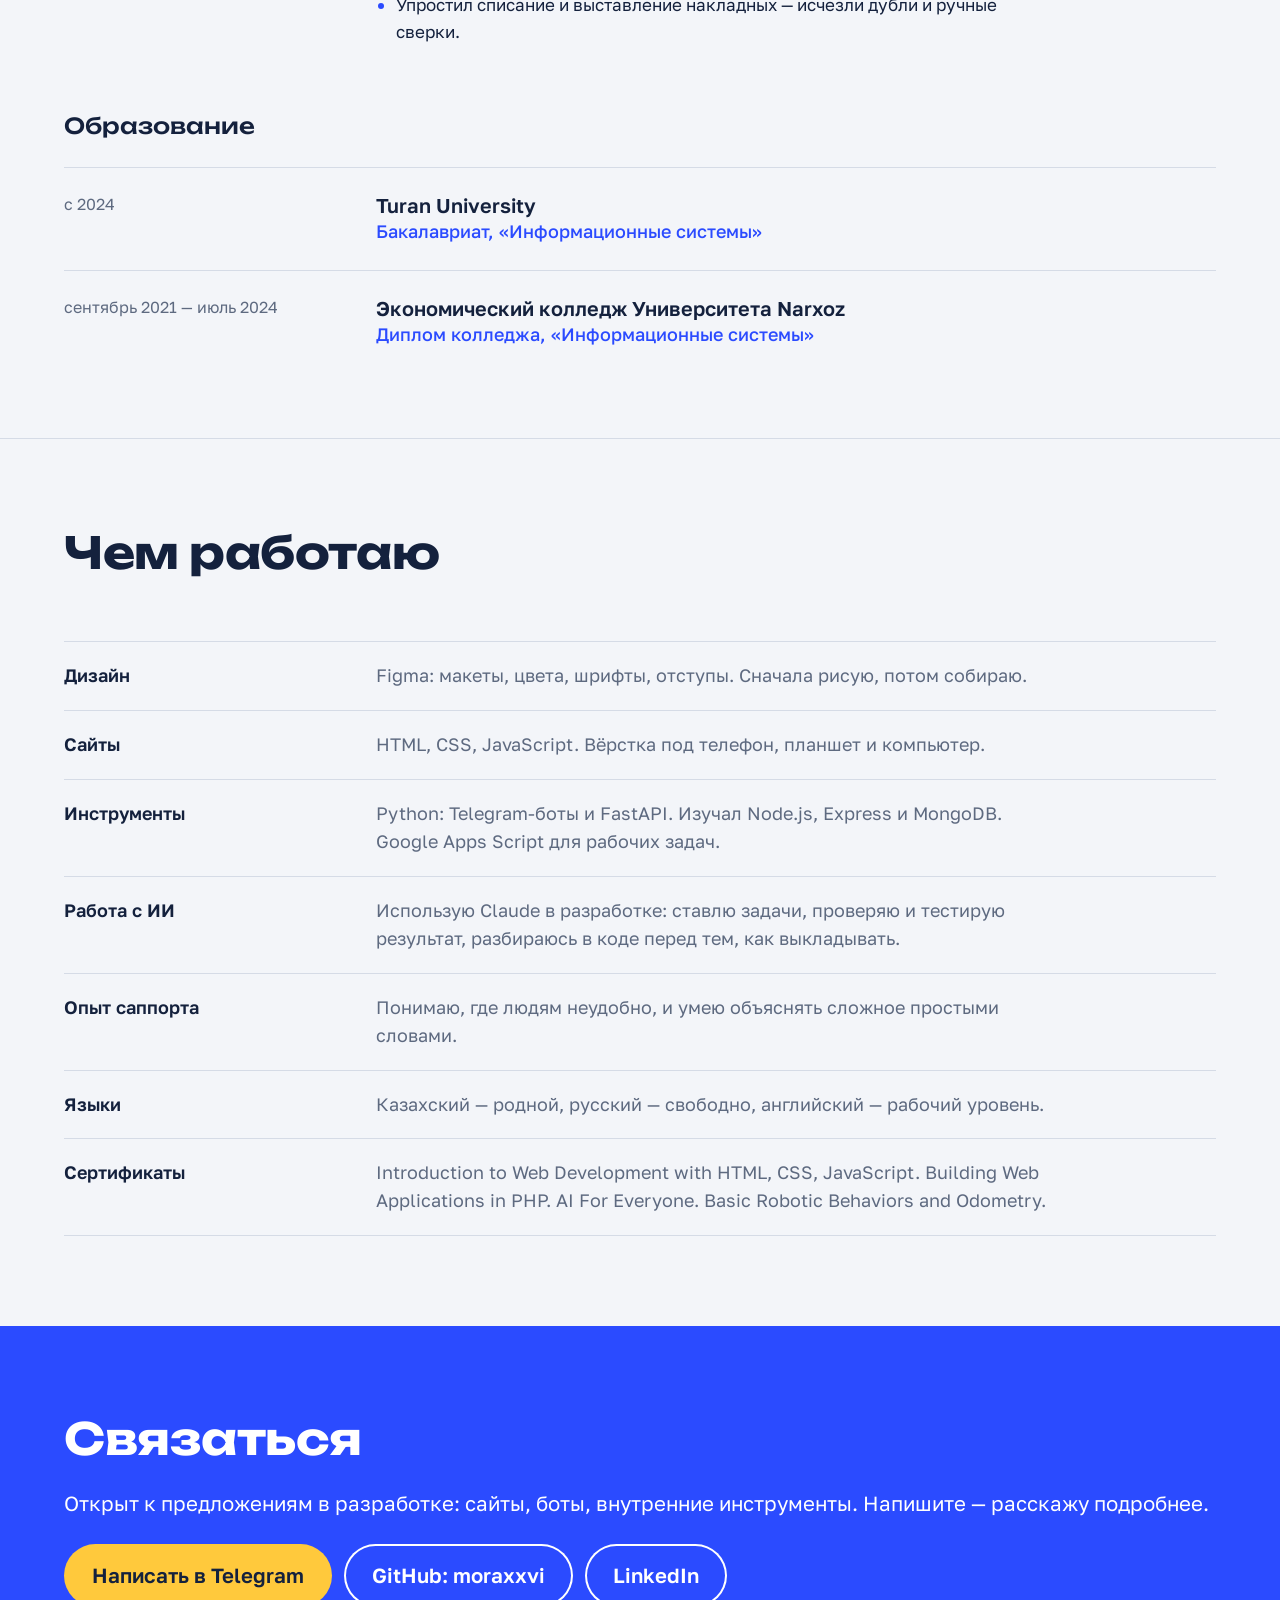
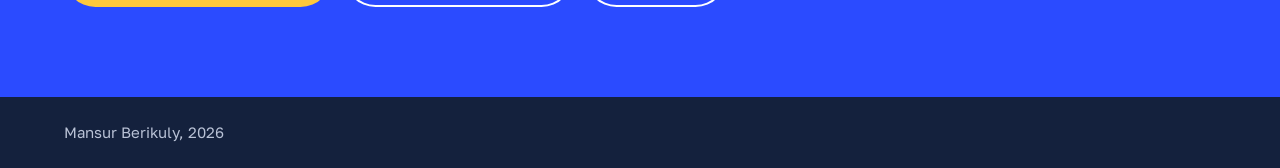
==== commit 398b056d: "Replace old portfolio with new site: projects, resume, RU/EN, dark theme Co-Authored-By: Claude Fabl" ====
--- a/index.html
+++ b/index.html
@@ -1,177 +1,334 @@
-<!doctype html><html lang="ru"><head><meta charset="utf-8"><meta name="viewport" content="width=device-width,initial-scale=1,viewport-fit=cover">
-<title>Мансур · moraxx</title>
-<link rel="preconnect" href="https://fonts.googleapis.com">
-<link rel="stylesheet" href="https://fonts.googleapis.com/css2?family=Unbounded:wght@500;800&family=Onest:wght@400;500;600&family=JetBrains+Mono:wght@400;600&display=swap">
-<style>
-/* Layout: one narrow column read like a release log — hero as "version", sections as commits */
-:root{
-  --bg:#0f1218; --surface:#171b24; --line:#262c38;
-  --fg:#e9e6df; --muted:#8f97a6; --accent:#f2a33a; --accent-ink:#1a1206; --ok:#5fc48f;
-  --display:"Unbounded",system-ui,sans-serif;
-  --body:"Onest",system-ui,-apple-system,sans-serif;
-  --mono:"JetBrains Mono",ui-monospace,Menlo,monospace;
-  color-scheme:dark;
-}
-*{box-sizing:border-box}
-body{margin:0;background:var(--bg);color:var(--fg);font-family:var(--body);font-size:16px;line-height:1.6;
-  padding-left:max(16px,env(safe-area-inset-left,0px));padding-right:max(16px,env(safe-area-inset-right,0px))}
-.wrap{max-width:720px;margin:0 auto;padding-block:56px 72px;display:flex;flex-direction:column;gap:56px}
-.tag{font-family:var(--mono);font-size:12px;letter-spacing:.08em;text-transform:uppercase;color:var(--muted)}
-.ver{display:inline-flex;align-items:center;gap:8px;font-family:var(--mono);font-size:13px;color:var(--accent);
-  border:1px solid var(--line);border-radius:999px;padding:4px 12px}
-.dot{width:8px;height:8px;border-radius:50%;background:var(--ok);animation:pulse 2s infinite}
-@keyframes pulse{50%{opacity:.35}}
-h1{font-family:var(--display);font-weight:800;font-size:clamp(36px,9vw,64px);line-height:1.02;margin:18px 0 0;text-wrap:balance;letter-spacing:-.01em}
-h1 em{font-style:normal;color:var(--accent)}
-.lead{font-size:19px;color:var(--fg);max-width:34ch;margin:18px 0 0}
-.lead span{color:var(--muted)}
-h2{font-family:var(--display);font-weight:500;font-size:20px;margin:0 0 16px;display:flex;gap:12px;align-items:baseline;text-wrap:balance}
-h2 .tag{font-size:11px}
-p{margin:0;max-width:62ch}
-.chips{display:flex;flex-wrap:wrap;gap:8px}
-.chip{font-family:var(--mono);font-size:13px;padding:6px 12px;border-radius:6px;background:var(--surface);border:1px solid var(--line)}
-.chip.on{border-color:var(--accent);color:var(--accent)}
-.projects{display:grid;grid-template-columns:repeat(auto-fit,minmax(260px,1fr));gap:12px}
-.proj{background:var(--surface);border:1px dashed var(--line);border-radius:10px;padding:18px;display:flex;flex-direction:column;gap:8px;min-width:0}
-.proj b{font-weight:600}
-.proj.featured{grid-column:1/-1}
-.proj.featured .shot{aspect-ratio:16/8}
-.proj .shot.chat{display:flex;flex-direction:column;justify-content:center;gap:6px;padding:14px;background:#0e1621;aspect-ratio:16/10;border-radius:6px;border:1px solid var(--line);margin-bottom:4px;overflow:hidden}
-.bub{max-width:80%;padding:6px 10px;border-radius:12px;font-size:12px;line-height:1.3}
-.bub.in{align-self:flex-end;background:#2b5278;color:#fff;border-bottom-right-radius:4px}
-.bub.out{align-self:flex-start;background:#182533;color:#e9e6df;border-bottom-left-radius:4px}
-.proj small{color:var(--muted);font-size:14px}
-.proj.done{border-style:solid;border-color:var(--accent);color:var(--fg);text-decoration:none}
-.proj.done b{color:var(--accent)}
-.proj.done:hover{background:var(--line)}
-.proj.done:focus-visible{outline:2px solid var(--accent);outline-offset:2px}
-.proj .shot{display:block;width:100%;aspect-ratio:16/10;object-fit:cover;object-position:top;border-radius:6px;border:1px solid var(--line);margin-bottom:4px}
-.services{display:grid;grid-template-columns:repeat(auto-fit,minmax(200px,1fr));gap:12px}
-.svc{position:relative;background:var(--surface);border:1px solid var(--line);border-radius:10px;padding:18px;display:flex;flex-direction:column;gap:10px;min-width:0}
-.svc.best{border-color:var(--accent)}
-.svc .badge{position:absolute;top:-10px;right:14px;font-family:var(--mono);font-size:11px;letter-spacing:.06em;text-transform:uppercase;background:var(--accent);color:var(--accent-ink);padding:2px 8px;border-radius:999px}
-.svc b{font-weight:600;font-size:17px}
-.price{font-family:var(--display);font-weight:500;font-size:22px;color:var(--accent);line-height:1.1}
-.price small{display:block;margin-top:4px;font-family:var(--mono);font-size:12px;color:var(--muted);font-weight:400}
-.svc ul{margin:0;padding-left:18px;color:var(--muted);font-size:14px;display:flex;flex-direction:column;gap:4px}
-.svc ul li::marker{color:var(--accent)}
-.svc .ex{font-size:13px;color:var(--muted);margin-top:auto}
-.svc .ex a{color:var(--fg)}
-.svc .go{font-weight:600;color:var(--accent);text-decoration:none;font-size:14px}
-.svc .go:hover{text-decoration:underline}
-.terms{margin-top:14px;color:var(--muted);font-size:14px;display:flex;flex-direction:column;gap:4px}
-.terms b{color:var(--fg);font-weight:500}
-.log{list-style:none;margin:0;padding:0;border-left:1px solid var(--line)}
-.log li{position:relative;padding:0 0 22px 22px}
-.log li::before{content:"";position:absolute;left:-5px;top:8px;width:9px;height:9px;border-radius:50%;background:var(--bg);border:2px solid var(--muted)}
-.log li.now::before{border-color:var(--accent);background:var(--accent)}
-.log .v{font-family:var(--mono);font-size:13px;color:var(--accent)}
-.log .d{font-family:var(--mono);font-size:12px;color:var(--muted);margin-left:8px}
-.log p{color:var(--fg);margin-top:2px}
-.log li:not(.now) p{color:var(--muted)}
-.contact{display:flex;flex-wrap:wrap;gap:10px}
-.btn{font:inherit;font-weight:600;padding:12px 18px;border-radius:8px;border:1px solid var(--line);background:var(--surface);color:var(--fg);text-decoration:none;cursor:pointer}
-.btn.primary{background:var(--accent);color:var(--accent-ink);border-color:var(--accent)}
-.btn:focus-visible{outline:2px solid var(--accent);outline-offset:2px}
-footer{font-family:var(--mono);font-size:12px;color:var(--muted)}
-@media (prefers-reduced-motion:reduce){.dot{animation:none}}
-</style>
-</head><body>
-
-<div class="wrap">
-  <header>
-    <span class="ver"><span class="dot"></span>v0.7.0 · в разработке</span>
-    <span class="tag" style="display:block;margin-top:18px">@moraxx</span>
-    <h1 style="margin-top:6px">Мансур.<br><em>Строю</em> продукты с ИИ.</h1>
-    <p class="lead">Вайбовый айтишник. Делаю штуки, которыми пользуются люди. <span>Пока только начинаю, и это лог того, как я расту.</span></p>
+<!doctype html>
+<html lang="ru">
+<head>
+  <meta charset="utf-8">
+  <meta name="viewport" content="width=device-width, initial-scale=1">
+  <title>Mansur Berikuly — портфолио и резюме</title>
+  <meta name="description" content="Портфолио Мансура: сайты по своим макетам в Figma, Telegram-боты и инструменты для учёбы и работы.">
+  <link rel="preconnect" href="https://fonts.googleapis.com">
+  <link rel="preconnect" href="https://fonts.gstatic.com" crossorigin>
+  <link href="https://fonts.googleapis.com/css2?family=Golos+Text:wght@400;500;600&family=Unbounded:wght@500;700&display=swap" rel="stylesheet">
+  <link rel="stylesheet" href="style.css">
+  <!-- тема подставляется сразу, чтобы страница не мигала при загрузке -->
+  <script>try{var t=localStorage.getItem("theme");if(t)document.documentElement.setAttribute("data-theme",t)}catch(e){}</script>
+</head>
+<body>
+
+  <!-- Шапка: имя и ссылки на разделы страницы -->
+  <header class="top">
+    <a class="top-name" href="#start">Mansur Berikuly</a>
+    <nav class="top-nav" aria-label="Разделы">
+      <a href="#projects">Проекты</a>
+      <a href="#resume">Резюме</a>
+      <a href="#contact">Связаться</a>
+      <button class="theme" type="button" aria-label="Сменить тему" data-light="Светлая" data-dark="Тёмная">Тёмная</button>
+      <a class="lang" href="en.html" lang="en">EN</a>
+    </nav>
   </header>
 
-  <section>
-    <h2>Обо мне <span class="tag">readme</span></h2>
-    <p>Студент 3 курса, Информационные системы, университет Туран, Алматы. Люблю погружаться в одну задачу до конца и видеть результат глазами. Раньше делал игры и пробовал бизнес. Теперь собираю это в одно: продукт, код и ИИ внутри. Цель — сделать инструмент, без которого не обойдётся ни один разработчик.</p>
-  </section>
-
-  <section>
-    <h2>Стек <span class="tag">подсвечено то, что качаю сейчас</span></h2>
-    <div class="chips">
-      <span class="chip on">Python</span>
-      <span class="chip on">HTML / CSS</span>
-      <span class="chip on">JavaScript</span>
-      <span class="chip on">Telegram-боты</span>
-      <span class="chip">LLM API</span>
-      <span class="chip">FastAPI</span>
-      <span class="chip">scikit-learn · NLP</span>
-      <span class="chip">SQLite</span>
-      <span class="chip">Figma</span>
-      <span class="chip">Git · GitHub Pages</span>
-    </div>
-  </section>
-
-  <section>
-    <h2>Проекты <span class="tag">5 проектов · сначала новые</span></h2>
-    <div class="projects">
-      <a class="proj done featured" href="https://moraxxvi.github.io/travel-to-thailand/" target="_blank" rel="noopener"><img class="shot" src="img/travel-to-thailand.jpg" alt="Главный экран сайта Tropical Horizons: лодки-лонгтейлы у скал Краби" loading="lazy"><span class="tag">проект 05 · html/css/js</span><b>Tropical Horizons ↗</b><small>Тур-агентство по Таиланду по моему макету и дизайн-системе из Figma: программа тура, по которой плывёт лодка вместе со скроллом, бронирование дат, карусель отзывов, галерея со слайдшоу и закат в футере.</small></a>
-      <a class="proj done" href="https://moraxxvi.github.io/chill-and-brew/" target="_blank" rel="noopener"><img class="shot" src="img/chill-and-brew.jpg" alt="Главный экран сайта кофейни Chill &amp; Brew" loading="lazy"><span class="tag">проект 04 · html/css/js</span><b>Chill &amp; Brew ↗</b><small>Сайт кофейни по моему макету из Figma: меню с вкладками, предзаказ навынос, доставка через Wolt и Glovo, статус «открыто» по времени Алматы.</small></a>
-      <a class="proj done" href="https://ai-reviews-platform.onrender.com" target="_blank" rel="noopener"><img class="shot" src="img/ai-market.jpg" alt="AI Market: разбор отзыва по аспектам и чат AI-консультанта" loading="lazy"><span class="tag">проект 03 · python, nlp</span><b>AI Market ↗</b><small>AI-консультант магазина: разбирает отзывы по аспектам (камера, батарея, нагрев) и отвечает на вопросы покупателей по ним. FastAPI, scikit-learn, RuBERT. Первая загрузка до минуты.</small></a>
-      <a class="proj done" href="https://moraxxvi.github.io/brass-and-blade/" target="_blank" rel="noopener"><img class="shot" src="img/brass-and-blade.jpg" alt="Главный экран сайта Brass &amp; Blade" loading="lazy"><span class="tag">проект 02 · html/css</span><b>Brass &amp; Blade ↗</b><small>Лендинг + бот онлайн-записи для барбершопа. Демо-проект: услуги и цены, мастера, отзывы, карта 2ГИС, запись через Telegram.</small></a>
-      <a class="proj done" href="https://github.com/moraxxvi/barber-bot" target="_blank" rel="noopener"><div class="shot chat" aria-hidden="true"><span class="bub in">Записаться на стрижку</span><span class="bub out">Выберите мастера: Арман · Данияр</span><span class="bub in">Арман, завтра 15:00</span><span class="bub out">Готово ✓ Напомню за час до визита</span></div><span class="tag">проект 01 · python</span><b>Barber Bot ↗</b><small>Telegram-бот для записи в барбершоп: услуги, свободное время, номер в один тап, уведомления владельцу. aiogram, SQLite.</small></a>
-    </div>
-  </section>
-
-  <section id="services">
-    <h2>Услуги и цены <span class="tag">для бизнеса в Алматы</span></h2>
-    <div class="services">
-      <div class="svc">
-        <b>Лендинг</b>
-        <p class="price">от 60 000 ₸ <small>срок: 5–7 дней</small></p>
-        <ul><li>Дизайн под ваше заведение</li><li>Удобно на телефоне</li><li>Меню или услуги, цены, отзывы</li><li>Карта 2ГИС, WhatsApp, Instagram</li></ul>
-        <p class="ex">Пример: <a href="https://moraxxvi.github.io/travel-to-thailand/" target="_blank" rel="noopener">Tropical Horizons</a>, <a href="https://moraxxvi.github.io/chill-and-brew/" target="_blank" rel="noopener">Chill &amp; Brew</a></p>
-        <a class="go" href="https://t.me/mnsbrk" target="_blank" rel="noopener">Обсудить →</a>
-      </div>
-      <div class="svc">
-        <b>Telegram-бот для записи</b>
-        <p class="price">от 50 000 ₸ <small>срок: 3–5 дней</small></p>
-        <ul><li>Запись на услугу, мастера и время</li><li>Напоминание клиенту</li><li>Уведомления владельцу</li><li>Без звонков и переписок в директе</li></ul>
-        <p class="ex">Пример: <a href="https://github.com/moraxxvi/barber-bot" target="_blank" rel="noopener">Barber Bot</a></p>
-        <a class="go" href="https://t.me/mnsbrk" target="_blank" rel="noopener">Обсудить →</a>
-      </div>
-      <div class="svc best">
-        <span class="badge">выгоднее</span>
-        <b>Сайт + бот</b>
-        <p class="price">от 100 000 ₸ <small>срок: 7–10 дней</small></p>
-        <ul><li>Лендинг и бот в одном стиле</li><li>Кнопка «Записаться» ведёт в бота</li><li>Клиент находит вас и сразу записывается</li></ul>
-        <p class="ex">Пример: <a href="https://moraxxvi.github.io/brass-and-blade/" target="_blank" rel="noopener">Brass &amp; Blade</a></p>
-        <a class="go" href="https://t.me/mnsbrk" target="_blank" rel="noopener">Обсудить →</a>
-      </div>
-    </div>
-    <div class="terms">
-      <p><b>Правки</b> — бесплатно в течение 2 недель после сдачи.</p>
-      <p><b>Домен</b> — по желанию, оплачивается отдельно по цене регистратора.</p>
-      <p><b>Оплата</b> — 50% на старте, 50% после сдачи.</p>
-    </div>
-  </section>
-  <section>
-    <h2>Changelog <span class="tag">история версий</span></h2>
-    <ol class="log">
-      <li class="now"><span class="v">v0.7.0</span><span class="d">26.10.2026</span><p>Блок «Услуги и цены»: лендинг, бот для записи и пакет «сайт + бот».</p></li>
-      <li><span class="v">v0.6.0</span><span class="d">26.10.2026</span><p>Сайт тур-агентства Tropical Horizons по моему Figma-макету: дизайн-система, анимации на скролле, бронирование.</p></li>
-      <li><span class="v">v0.5.0</span><span class="d">26.10.2026</span><p>Сайт кофейни Chill &amp; Brew по моему макету из Figma: меню, предзаказ, доставка через агрегаторы.</p></li>
-      <li><span class="v">v0.4.0</span><span class="d">25.10.2026</span><p>AI-консультант интернет-магазина на NLP: анализ отзывов и чат по ним.</p></li>
-      <li><span class="v">v0.3.0</span><span class="d">23.10.2026</span><p>Первый сайт: лендинг для барбершопа, связанный с ботом записи.</p></li>
-      <li><span class="v">v0.2.0</span><span class="d">21.10.2026</span><p>Первый проект: Telegram-бот для записи клиентов.</p></li>
-      <li><span class="v">v0.1.0</span><span class="d">17.10.2026</span><p>Запустил свою первую страницу.</p></li>
-      <li><span class="v">v1.0.0</span><span class="d">2027</span><p>Первые коммерческие проекты.</p></li>
-    </ol>
-  </section>
-
-  <section>
-    <h2>Связаться <span class="tag">contact</span></h2>
-    <div class="contact">
-      <a class="btn primary" href="https://t.me/mnsbrk" target="_blank" rel="noopener">Telegram</a>
-      <a class="btn" href="https://github.com/moraxxvi" target="_blank" rel="noopener">GitHub</a>
-    </div>
-  </section>
-
-  <footer>build 007 · сделано вместе с Claude</footer>
-</div>
-</body></html>
+  <main>
+
+    <!-- Первый экран: имя и пара слов о себе -->
+    <section class="hero" id="start">
+      <h1>Mansur Berikuly</h1>
+      <p class="hero-lead">
+        Живу в Алматы. Работаю в саппорте Wolt и учусь на 3 курсе
+        «Информационных систем» в университете Туран. Делаю сайты и инструменты,
+        которыми пользуются люди: дизайн рисую в Figma, код пишу вместе с ИИ-ассистентом
+        и разбираюсь, как он устроен.
+      </p>
+    </section>
+
+    <!-- Проекты с картинками -->
+    <section class="projects" id="projects">
+      <div class="wrap"><h2 class="section-title">Проекты</h2></div>
+
+      <article class="work band-unik">
+        <div class="work-in">
+        <div class="work-shot">
+          <span class="bar" aria-hidden="true"><i></i><i></i><i></i><u>moy-unik</u></span>
+          <img src="img/moy-unik.jpg" alt="Страница «Мой уник» с выдуманными данными: ближайший дедлайн, список заданий, оценки и GPA" width="1600" height="1000">
+        </div>
+        <div class="work-text">
+          <h3>Мой уник <span class="tag">инструмент</span></h3>
+          <p class="work-kind">Своя страница поверх Canvas</p>
+          <p class="work-why"><b>Задача.</b> Canvas неудобен в мелочах. Чтобы просто узнать оценку, нужно открыть предмет, найти в меню раздел с оценками, долистать до конца и самому посчитать итог. С дедлайнами так же: горящее задание приходится выискивать среди десятков других.</p>
+          <p>
+            Страница для студентов университета Туран собирает всё на одном экране:
+            что сдавать и к какому сроку, какие оценки, хватает ли баллов на допуск
+            к сессии и какой выходит GPA. Есть калькулятор «сколько нужно на экзамене»
+            и напоминания в Telegram. Работает на компьютере и телефоне.
+          </p>
+          <p class="work-stack">Google Apps Script, JavaScript, Canvas API</p>
+          <p class="work-stack">Вход только по учебной почте, на скриншоте — выдуманные данные.</p>
+          <p class="work-links">
+            <a href="https://github.com/moraxxvi/moy-unik" target="_blank" rel="noopener">Код на GitHub</a>
+          </p>
+        </div>
+      </div>
+      </article>
+
+      <article class="work band-coffee">
+        <div class="work-in">
+        <a class="work-shot" href="https://moraxxvi.github.io/chill-and-brew/" target="_blank" rel="noopener">
+          <span class="bar" aria-hidden="true"><i></i><i></i><i></i><u>moraxxvi.github.io/chill-and-brew</u></span>
+          <img src="img/chill-and-brew.jpg" alt="Главный экран сайта кофейни Chill & Brew" width="1600" height="1000" loading="lazy">
+        </a>
+        <div class="work-text">
+          <h3>Chill & Brew <span class="tag">сайт</span></h3>
+          <p class="work-kind">Сайт кофейни</p>
+          <p class="work-why"><b>Задача.</b> Небольшие кофейни часто получают заказы только через агрегаторы доставки и полностью зависят от их правил. Собственный сайт с меню и предзаказом навынос даёт кофейне прямой канал связи с гостями, который принадлежит ей самой.</p>
+          <p>
+            Лендинг для вымышленной кофейни в Алматы. Меню переключается по вкладкам,
+            есть предзаказ навынос, а статус «открыто / закрыто» считается по времени Алматы.
+            Дизайн — мой макет в Figma.
+          </p>
+          <p class="work-stack">HTML, CSS, JavaScript — без фреймворков</p>
+          <p class="work-links">
+            <a href="https://moraxxvi.github.io/chill-and-brew/" target="_blank" rel="noopener">Открыть сайт</a>
+            <a href="https://github.com/moraxxvi/chill-and-brew" target="_blank" rel="noopener">Код на GitHub</a>
+          </p>
+        </div>
+      </div>
+      </article>
+
+      <article class="work band-thai">
+        <div class="work-in">
+        <a class="work-shot" href="https://moraxxvi.github.io/travel-to-thailand-/" target="_blank" rel="noopener">
+          <span class="bar" aria-hidden="true"><i></i><i></i><i></i><u>moraxxvi.github.io/travel-to-thailand-</u></span>
+          <img src="img/thailand.jpg" alt="Главный экран сайта турагентства Tropical Horizons" width="1600" height="1000" loading="lazy">
+        </a>
+        <div class="work-text">
+          <h3>Tropical Horizons <span class="tag">сайт</span></h3>
+          <p class="work-kind">Сайт турагентства</p>
+          <p class="work-why"><b>Задача.</b> У турагентства может быть красивый Instagram с актуальными сторис, но по нему трудно понять главное: что входит в тур и как он проходит. Сайт отвечает на эти вопросы по порядку и простыми словами.</p>
+          <p>
+            Лендинг тура в Таиланд по моему макету в Figma. Программа на 8 дней расписана
+            по шагам, есть окно бронирования, отзывы клиентов и галерея с просмотром
+            фото во весь экран.
+          </p>
+          <p class="work-stack">HTML, CSS, JavaScript — без фреймворков</p>
+          <p class="work-links">
+            <a href="https://moraxxvi.github.io/travel-to-thailand-/" target="_blank" rel="noopener">Открыть сайт</a>
+          </p>
+        </div>
+      </div>
+      </article>
+
+      <article class="work band-ai">
+        <div class="work-in">
+        <a class="work-shot" href="https://ai-reviews-platform.onrender.com" target="_blank" rel="noopener">
+          <span class="bar" aria-hidden="true"><i></i><i></i><i></i><u>ai-reviews-platform.onrender.com</u></span>
+          <img src="img/ai-market.jpg" alt="Главная страница AI Market: разбор отзывов покупателей" width="1600" height="1000" loading="lazy">
+        </a>
+        <div class="work-text">
+          <h3>AI Market <span class="tag">учебный проект</span></h3>
+          <p class="work-kind">AI-консультант интернет-магазина</p>
+          <p class="work-why"><b>Задача.</b> Человеку, который не разбирается в технике, сложно выбрать товар: отзывов тысячи, а обзоры в интернете противоречат друг другу. Сервис читает отзывы реальных покупателей за него и показывает главное — в чём товар хорош и на что жалуются.</p>
+          <p>
+            Учебный проект в университете Туран. Программа разбирает отзывы покупателей
+            по темам — камера, батарея, нагрев — и определяет, хвалят или ругают.
+            Чат отвечает на вопросы о товаре по этим отзывам.
+          </p>
+          <p class="work-stack">Python, FastAPI, scikit-learn</p>
+          <p class="work-links">
+            <a href="https://ai-reviews-platform.onrender.com" target="_blank" rel="noopener">Открыть сайт</a>
+            <a href="https://github.com/moraxxvi/ai-reviews-platform" target="_blank" rel="noopener">Код на GitHub</a>
+          </p>
+          <p class="work-stack">Первая загрузка может занять до минуты.</p>
+        </div>
+      </div>
+      </article>
+
+      <article class="work band-barber">
+        <div class="work-in">
+        <a class="work-shot" href="https://moraxxvi.github.io/brass-and-blade/" target="_blank" rel="noopener">
+          <span class="bar" aria-hidden="true"><i></i><i></i><i></i><u>moraxxvi.github.io/brass-and-blade</u></span>
+          <img src="img/brass-and-blade.jpg" alt="Главный экран сайта барбершопа Brass & Blade" width="1600" height="1000" loading="lazy">
+        </a>
+        <div class="work-text">
+          <h3>Brass & Blade <span class="tag">сайт</span></h3>
+          <p class="work-kind">Сайт барбершопа</p>
+          <p class="work-why"><b>Задача.</b> Сервисы онлайн-записи удобны, но барбершоп в них — одна строчка среди конкурентов. Свой сайт с записью через Telegram-бота позволяет показать мастеров, расположить к себе клиента и не зависеть от чужой платформы.</p>
+          <p>
+            Одностраничный сайт для вымышленного барбершопа в Алматы: услуги с ценами,
+            мастера, отзывы и запись через Telegram-бота, которого я тоже написал.
+          </p>
+          <p class="work-stack">HTML, CSS</p>
+          <p class="work-links">
+            <a href="https://moraxxvi.github.io/brass-and-blade/" target="_blank" rel="noopener">Открыть сайт</a>
+          </p>
+        </div>
+      </div>
+      </article>
+
+      <!-- Проекты без картинок -->
+      <div class="wrap">
+      <ul class="more">
+        <li>
+          <h3>Barber Bot <span class="tag">бот</span></h3>
+          <p>
+            Telegram-бот для записи в барбершоп: клиент выбирает услугу, мастера и время,
+            бот напоминает о визите, а владелец получает уведомление.
+          </p>
+          <p class="work-stack">Python, aiogram, SQLite</p>
+          <p class="work-links">
+            <a href="https://github.com/moraxxvi/barber-bot" target="_blank" rel="noopener">Код на GitHub</a>
+          </p>
+        </li>
+      </ul>
+      </div>
+    </section>
+
+    <!-- Резюме: опыт работы и образование -->
+    <section class="cv" id="resume">
+      <div class="cv-head">
+        <h2 class="section-title">Резюме</h2>
+        <a class="cv-download" href="Mansur-Berikuly-CV.pdf" download>Скачать резюме в PDF</a>
+      </div>
+
+      <p class="cv-name">Алматы, Казахстан</p>
+
+      <h3 class="cv-part">Опыт работы</h3>
+
+      <article class="job">
+        <p class="job-when">апрель 2025 — сейчас</p>
+        <div>
+          <h4>Support Associate</h4>
+          <p class="job-where">Wolt, Алматы</p>
+          <ul>
+            <li>Помогаю клиентам, курьерам и заведениям в чате, по почте и телефону: задержки и отмены заказов, возвраты, компенсации, оплата.</li>
+            <li>Веду приоритетные и эскалированные случаи вместе с тимлидами, технической и операционной командами.</li>
+            <li>Работаю по стандартам SLA и KPI: время первого ответа, CSAT, качество.</li>
+            <li>Помогаю новичкам с онбордингом и сложными случаями.</li>
+            <li>Сделал для команды внутренний инструмент на Google Apps Script.</li>
+            <li>Начинал как Junior Support Associate (апрель — июнь 2025), после испытательного срока стал Support Associate.</li>
+          </ul>
+        </div>
+      </article>
+
+      <article class="job">
+        <p class="job-when">октябрь 2025 — сейчас</p>
+        <div>
+          <h4>Backend-разработка, обучение</h4>
+          <p class="job-where">Самостоятельно</p>
+          <ul>
+            <li>Изучал Node.js, Express.js, MongoDB и Mongoose на практике.</li>
+            <li>Делал REST API с фильтрацией, сортировкой, пагинацией и полным CRUD.</li>
+            <li>Настраивал вход и права доступа, сброс пароля, шифрование и ограничение запросов.</li>
+            <li>Подключал оплату Stripe, почту и загрузку файлов, выкладывал приложения, вёл код в Git.</li>
+          </ul>
+        </div>
+      </article>
+
+      <article class="job">
+        <p class="job-when">ноябрь 2024 — март 2025</p>
+        <div>
+          <h4>Junior Web Designer</h4>
+          <p class="job-where">Freelance, Self-Employed</p>
+          <ul>
+            <li>Рисовал интерфейсы сайтов и мобильных приложений в Figma и Canva: вайрфреймы, макеты, интерактивные прототипы.</li>
+            <li>Проходил весь путь от идеи и сценария пользователя до финального дизайна, сначала под телефон.</li>
+          </ul>
+        </div>
+      </article>
+
+      <article class="job">
+        <p class="job-when">март 2024 — октябрь 2024</p>
+        <div>
+          <h4>Warehouse Supervisor</h4>
+          <p class="job-where">TOO GPM, Алматы</p>
+          <ul>
+            <li>Руководил складом и командой из 20 человек: приёмка, хранение и отгрузка товара.</li>
+            <li>Придумал и внедрил систему учёта перемещений товара — расхождений и недостач стало меньше.</li>
+            <li>Проверял региональные склады в Бишкеке и на юге Казахстана.</li>
+          </ul>
+        </div>
+      </article>
+
+      <article class="job">
+        <p class="job-when">январь 2024 — март 2024</p>
+        <div>
+          <h4>1C Specialist</h4>
+          <p class="job-where">TOO GPM, Алматы</p>
+          <ul>
+            <li>Консультировал клиентов по запчастям, вёл списания и накладные в 1С.</li>
+            <li>Упростил списание и выставление накладных — исчезли дубли и ручные сверки.</li>
+          </ul>
+        </div>
+      </article>
+
+      <h3 class="cv-part">Образование</h3>
+
+      <article class="job">
+        <p class="job-when">с 2024</p>
+        <div>
+          <h4>Turan University</h4>
+          <p class="job-where">Бакалавриат, «Информационные системы»</p>
+        </div>
+      </article>
+
+      <article class="job">
+        <p class="job-when">сентябрь 2021 — июль 2024</p>
+        <div>
+          <h4>Экономический колледж Университета Narxoz</h4>
+          <p class="job-where">Диплом колледжа, «Информационные системы»</p>
+        </div>
+      </article>
+    </section>
+
+    <!-- Навыки -->
+    <section class="skills" id="skills">
+      <h2 class="section-title">Чем работаю</h2>
+      <dl class="skills-list">
+        <div>
+          <dt>Дизайн</dt>
+          <dd>Figma: макеты, цвета, шрифты, отступы. Сначала рисую, потом собираю.</dd>
+        </div>
+        <div>
+          <dt>Сайты</dt>
+          <dd>HTML, CSS, JavaScript. Вёрстка под телефон, планшет и компьютер.</dd>
+        </div>
+        <div>
+          <dt>Инструменты</dt>
+          <dd>Python: Telegram-боты и FastAPI. Изучал Node.js, Express и MongoDB. Google Apps Script для рабочих задач.</dd>
+        </div>
+        <div>
+          <dt>Работа с ИИ</dt>
+          <dd>Использую Claude в разработке: ставлю задачи, проверяю и тестирую результат, разбираюсь в коде перед тем, как выкладывать.</dd>
+        </div>
+        <div>
+          <dt>Опыт саппорта</dt>
+          <dd>Понимаю, где людям неудобно, и умею объяснять сложное простыми словами.</dd>
+        </div>
+        <div>
+          <dt>Языки</dt>
+          <dd>Казахский — родной, русский — свободно, английский — рабочий уровень.</dd>
+        </div>
+        <div>
+          <dt>Сертификаты</dt>
+          <dd>Introduction to Web Development with HTML, CSS, JavaScript. Building Web Applications in PHP. AI For Everyone. Basic Robotic Behaviors and Odometry.</dd>
+        </div>
+      </dl>
+    </section>
+
+    <!-- Контакты -->
+    <section class="contact" id="contact">
+      <h2>Связаться</h2>
+      <p>Открыт к предложениям в разработке: сайты, боты, внутренние инструменты. Напишите — расскажу подробнее.</p>
+      <p class="contact-links">
+        <a class="button" href="https://t.me/mnsbrk" target="_blank" rel="noopener">Написать в Telegram</a>
+        <a class="button button-quiet" href="https://github.com/moraxxvi" target="_blank" rel="noopener">GitHub: moraxxvi</a>
+        <a class="button button-quiet" href="https://www.linkedin.com/in/mansur-berikuly-136a613a4/" target="_blank" rel="noopener">LinkedIn</a>
+      </p>
+    </section>
+
+  </main>
+
+  <footer class="foot">
+    <p>Mansur Berikuly, 2026</p>
+  </footer>
+
+  <script src="script.js"></script>
+</body>
+</html>
--- a/style.css
+++ b/style.css
@@ -0,0 +1,604 @@
+/* ---------- Цвета, шрифты, размеры (меняются в одном месте) ---------- */
+:root {
+  --paper: #F3F5F9;     /* фон страницы */
+  --surface: #FFFFFF;   /* белые плашки */
+  --ink: #14213D;       /* основной текст */
+  --muted: #5E6A80;     /* второстепенный текст */
+  --line: #D5DBE6;      /* тонкие линии */
+  --cobalt: #2B4BFF;    /* главный акцент */
+  --signal: #FFC93C;    /* жёлтый для главной кнопки */
+  --on-ink: #FFFFFF;    /* текст на тёмных кнопках */
+  --on-cobalt: #FFFFFF; /* текст на синем */
+  --contact-bg: #2B4BFF;
+  --foot-bg: #14213D;
+
+  --display: "Unbounded", "Arial Black", sans-serif;
+  --body: "Golos Text", system-ui, sans-serif;
+
+  --edge: clamp(20px, 5vw, 72px);  /* поля по бокам */
+  --wide: 1180px;                  /* максимальная ширина содержимого */
+}
+
+/* ---------- Тёмная тема: те же названия, другие цвета ---------- */
+/* включается сама, если на устройстве тёмная тема, или кнопкой в шапке */
+@media (prefers-color-scheme: dark) {
+  :root:not([data-theme="light"]) {
+    --paper: #0E1424; --surface: #151D33; --ink: #E8ECF4; --muted: #9AA6BD; --line: #263150;
+    --cobalt: #8EA2FF; --on-ink: #0E1424; --on-cobalt: #0E1424; --contact-bg: #1B2A6B; --foot-bg: #070B16;
+    color-scheme: dark;
+  }
+}
+:root[data-theme="dark"] {
+  --paper: #0E1424; --surface: #151D33; --ink: #E8ECF4; --muted: #9AA6BD; --line: #263150;
+  --cobalt: #8EA2FF; --on-ink: #0E1424; --on-cobalt: #0E1424; --contact-bg: #1B2A6B; --foot-bg: #070B16;
+  color-scheme: dark;
+}
+
+* { box-sizing: border-box; }
+
+html { scroll-behavior: smooth; }
+
+body {
+  margin: 0;
+  background: var(--paper);
+  color: var(--ink);
+  font-family: var(--body);
+  font-size: 18px;
+  line-height: 1.55;
+  -webkit-font-smoothing: antialiased;
+}
+
+img { display: block; max-width: 100%; height: auto; }
+
+a { color: inherit; }
+
+a:focus-visible {
+  outline: 3px solid var(--cobalt);
+  outline-offset: 4px;
+  border-radius: 4px;
+}
+
+h1, h2, h3, p, ol, ul, dl, dd { margin: 0; }
+ol, ul { padding: 0; list-style: none; }
+
+/* ---------- Шапка ---------- */
+.top {
+  display: flex;
+  align-items: center;
+  justify-content: space-between;
+  gap: 24px;
+  max-width: calc(var(--wide) + var(--edge) * 2);
+  margin: 0 auto;
+  padding: 24px var(--edge);
+}
+
+.top-name {
+  font-family: var(--display);
+  font-weight: 700;
+  font-size: 18px;
+  text-decoration: none;
+}
+
+.top-nav {
+  display: flex;
+  flex-wrap: wrap;
+  justify-content: flex-end;
+  gap: 8px 28px;
+  font-size: 16px;
+  font-weight: 500;
+}
+
+.top-nav a {
+  text-decoration: none;
+  border-bottom: 2px solid transparent;
+}
+
+.top-nav a:hover { border-bottom-color: var(--cobalt); }
+
+/* переключатель языка */
+.top-nav .lang {
+  padding: 2px 10px;
+  border: 2px solid var(--ink);
+  border-radius: 999px;
+  font-size: 14px;
+  font-weight: 600;
+}
+
+.top-nav .lang:hover { background: var(--ink); color: var(--on-ink); border-color: var(--ink); }
+
+/* кнопка «Тёмная / Светлая» */
+.theme {
+  padding: 2px 12px;
+  border: 2px solid var(--line);
+  border-radius: 999px;
+  background: transparent;
+  color: inherit;
+  font: inherit;
+  font-size: 14px;
+  font-weight: 600;
+  cursor: pointer;
+}
+
+.theme:hover { border-color: var(--ink); }
+.theme:focus-visible { outline: 3px solid var(--cobalt); outline-offset: 3px; }
+
+/* ---------- Общая сетка разделов ---------- */
+main > section {
+  max-width: calc(var(--wide) + var(--edge) * 2);
+  margin: 0 auto;
+  padding-left: var(--edge);
+  padding-right: var(--edge);
+}
+
+.section-title {
+  font-family: var(--display);
+  font-weight: 700;
+  font-size: clamp(28px, 4vw, 44px);
+  line-height: 1.1;
+  letter-spacing: -0.01em;
+  margin-bottom: clamp(32px, 5vw, 64px);
+}
+
+/* ---------- Первый экран ---------- */
+.hero {
+  padding-top: clamp(40px, 8vw, 104px);
+  padding-bottom: clamp(64px, 9vw, 120px);
+}
+
+.hero h1 {
+  font-family: var(--display);
+  font-weight: 700;
+  font-size: clamp(34px, 7.4vw, 100px);
+  line-height: 1.02;
+  letter-spacing: -0.03em;
+}
+
+.hero-lead {
+  max-width: 34em;
+  margin-top: clamp(24px, 3vw, 40px);
+  font-size: clamp(18px, 1.6vw, 21px);
+  color: var(--muted);
+}
+
+/* ---------- Проекты ---------- */
+main > .projects {
+  max-width: none;
+  padding: clamp(56px, 7vw, 96px) 0;
+  border-top: 1px solid var(--line);
+}
+
+/* обёртка, которая держит содержимое по центру страницы */
+.wrap {
+  max-width: calc(var(--wide) + var(--edge) * 2);
+  margin: 0 auto;
+  padding: 0 var(--edge);
+}
+
+/* У каждого проекта своя цветная полоса во всю ширину — в цветах самого проекта.
+   Эти цвета одинаковые в светлой и тёмной теме. */
+.work {
+  padding: clamp(48px, 6vw, 88px) 0;
+  background: var(--band-bg);
+  color: var(--band-fg);
+}
+
+.band-unik   { --band-bg: #17181C; --band-fg: #F1F1F3; --band-accent: #6C8CFF; --band-on: #0B1020; }
+.band-coffee { --band-bg: #E9D8C3; --band-fg: #3A1F14; --band-accent: #5A2A1C; --band-on: #FFF6EA; }
+.band-thai   { --band-bg: #12506E; --band-fg: #F4FAFC; --band-accent: #FF8E70; --band-on: #2A0E05; }
+.band-ai     { --band-bg: #14122B; --band-fg: #ECEBFA; --band-accent: #9D8CFF; --band-on: #0F0B2A; }
+.band-barber { --band-bg: #221915; --band-fg: #F0E6D6; --band-accent: #C9A15A; --band-on: #221915; }
+
+.work-in {
+  display: grid;
+  grid-template-columns: 7fr 5fr;
+  gap: clamp(24px, 4vw, 64px);
+  align-items: center;
+  max-width: calc(var(--wide) + var(--edge) * 2);
+  margin: 0 auto;
+  padding: 0 var(--edge);
+}
+
+/* каждый второй проект — картинка справа */
+.work:nth-of-type(even) .work-in { grid-template-columns: 5fr 7fr; }
+.work:nth-of-type(even) .work-shot { order: 2; }
+
+/* скриншот в рамке, как окно браузера */
+.work-shot {
+  display: block;
+  overflow: hidden;
+  border-radius: 14px;
+  border: 1px solid color-mix(in srgb, var(--band-fg) 22%, transparent);
+  background: color-mix(in srgb, var(--band-fg) 10%, var(--band-bg));
+  box-shadow: 0 30px 60px -30px rgba(0, 0, 0, 0.55);
+  text-decoration: none;
+  transition: transform 0.3s ease;
+}
+
+a.work-shot:hover { transform: translateY(-4px); }
+
+/* верхняя полоска окна: три точки и адрес */
+.bar {
+  display: flex;
+  align-items: center;
+  gap: 7px;
+  padding: 10px 14px;
+}
+
+.bar i {
+  flex: none;
+  width: 10px;
+  height: 10px;
+  border-radius: 50%;
+  background: color-mix(in srgb, var(--band-fg) 30%, transparent);
+}
+
+.bar u {
+  flex: 1;
+  min-width: 0;
+  margin-left: 10px;
+  padding: 3px 12px;
+  border-radius: 999px;
+  background: color-mix(in srgb, var(--band-fg) 12%, transparent);
+  color: color-mix(in srgb, var(--band-fg) 75%, transparent);
+  font-size: 12px;
+  text-decoration: none;
+  white-space: nowrap;
+  overflow: hidden;
+  text-overflow: ellipsis;
+}
+
+.work-text h3 {
+  font-family: var(--display);
+  font-weight: 700;
+  font-size: clamp(28px, 3.6vw, 48px);
+  line-height: 1.1;
+  letter-spacing: -0.02em;
+}
+
+/* метка рядом с названием: что это за проект */
+.tag {
+  display: inline-block;
+  margin-left: 8px;
+  padding: 3px 12px;
+  border-radius: 999px;
+  background: var(--band-accent, var(--cobalt));
+  color: var(--band-on, var(--on-cobalt));
+  font-family: var(--body);
+  font-size: 14px;
+  font-weight: 600;
+  letter-spacing: 0;
+  line-height: 1.5;
+  vertical-align: middle;
+  white-space: nowrap;
+}
+
+.work-kind {
+  margin-top: 10px;
+  color: var(--band-accent);
+  font-weight: 600;
+}
+
+.work-text > p:not([class]) { margin-top: 18px; }
+
+/* строка «какую задачу решает проект» */
+.work-why {
+  margin-top: 18px;
+  padding-left: 14px;
+  border-left: 3px solid var(--band-accent);
+}
+
+.work-stack {
+  margin-top: 16px;
+  font-size: 16px;
+  color: color-mix(in srgb, var(--band-fg, var(--ink)) 70%, transparent);
+}
+
+.work-links {
+  display: flex;
+  flex-wrap: wrap;
+  gap: 10px;
+  margin-top: 22px;
+  font-weight: 600;
+}
+
+/* первая ссылка — заливкой, вторая — контуром */
+.work-links a {
+  padding: 11px 20px;
+  border-radius: 999px;
+  background: var(--band-accent, var(--cobalt));
+  color: var(--band-on, var(--on-cobalt));
+  text-decoration: none;
+}
+
+.work-links a + a {
+  background: transparent;
+  color: var(--band-fg, var(--ink));
+  box-shadow: inset 0 0 0 2px color-mix(in srgb, var(--band-fg, var(--ink)) 45%, transparent);
+}
+
+.work-links a:hover { filter: brightness(1.12); }
+.work a:focus-visible { outline-color: var(--band-accent); }
+
+/* проекты без картинок — тремя колонками */
+.more {
+  display: grid;
+  grid-template-columns: repeat(2, 1fr);
+  gap: clamp(24px, 3vw, 48px);
+  margin-top: clamp(40px, 5vw, 64px);
+}
+
+.more h3 {
+  font-family: var(--display);
+  font-weight: 500;
+  font-size: 19px;
+  line-height: 1.3;
+}
+
+.more h3 + p { margin-top: 14px; font-size: 17px; }
+
+/* ---------- Навыки ---------- */
+.skills {
+  padding-top: clamp(56px, 7vw, 96px);
+  padding-bottom: clamp(56px, 7vw, 96px);
+  border-top: 1px solid var(--line);
+}
+
+.skills-list > div {
+  display: grid;
+  grid-template-columns: minmax(160px, 1fr) 3fr;
+  gap: 8px 32px;
+  padding: 20px 0;
+  border-top: 1px solid var(--line);
+}
+
+.skills-list > div:last-child { border-bottom: 1px solid var(--line); }
+
+.skills-list dt { font-weight: 600; }
+.skills-list dd { max-width: 38em; color: var(--muted); }
+
+/* ---------- Резюме ---------- */
+.cv {
+  padding-top: clamp(56px, 7vw, 96px);
+  padding-bottom: clamp(56px, 7vw, 96px);
+  border-top: 1px solid var(--line);
+}
+
+.cv-head {
+  display: flex;
+  flex-wrap: wrap;
+  align-items: baseline;
+  justify-content: space-between;
+  gap: 16px 32px;
+  margin-bottom: 24px;
+}
+
+.cv-head .section-title { margin-bottom: 0; }
+
+.cv-download {
+  padding: 12px 22px;
+  background: var(--ink);
+  color: var(--on-ink);
+  font-weight: 600;
+  text-decoration: none;
+  border-radius: 999px;
+}
+
+.cv-download:hover { background: var(--cobalt); color: var(--on-cobalt); }
+
+.cv-name { color: var(--muted); }
+
+.cv-part {
+  margin-top: clamp(40px, 5vw, 64px);
+  font-family: var(--display);
+  font-weight: 500;
+  font-size: 22px;
+}
+
+.job {
+  display: grid;
+  grid-template-columns: minmax(160px, 1fr) 3fr;
+  gap: 8px 32px;
+  margin-top: 24px;
+  padding-top: 24px;
+  border-top: 1px solid var(--line);
+}
+
+.job-when { color: var(--muted); font-size: 16px; }
+
+.job h4 {
+  margin: 0;
+  font-size: 20px;
+  font-weight: 600;
+  line-height: 1.3;
+}
+
+.job-where { color: var(--cobalt); font-weight: 500; }
+
+.job ul {
+  max-width: 40em;
+  margin-top: 12px;
+  padding-left: 20px;
+  list-style: disc;
+  font-size: 17px;
+}
+
+.job li + li { margin-top: 6px; }
+.job li::marker { color: var(--cobalt); }
+
+/* ---------- Контакты ---------- */
+main > .contact {
+  max-width: none;
+  padding-top: clamp(56px, 7vw, 96px);
+  padding-bottom: clamp(56px, 7vw, 96px);
+  background: var(--contact-bg);
+  color: #fff;
+}
+
+.contact > * {
+  max-width: var(--wide);
+  margin-left: auto;
+  margin-right: auto;
+}
+
+.contact h2 {
+  font-family: var(--display);
+  font-weight: 700;
+  font-size: clamp(28px, 4vw, 44px);
+  line-height: 1.1;
+  letter-spacing: -0.01em;
+}
+
+.contact p { margin-top: 24px; font-size: clamp(18px, 1.6vw, 21px); }
+
+.contact-links {
+  display: flex;
+  flex-wrap: wrap;
+  gap: 12px;
+  margin-top: 36px;
+}
+
+.button {
+  display: inline-block;
+  padding: 16px 28px;
+  background: var(--signal);
+  color: #14213D;
+  font-weight: 600;
+  text-decoration: none;
+  border-radius: 999px;
+}
+
+.button:hover { background: #fff; }
+
+/* вторая, более спокойная кнопка */
+.button-quiet {
+  background: transparent;
+  color: #fff;
+  box-shadow: inset 0 0 0 2px #fff;
+}
+
+.button-quiet:hover { color: #14213D; }
+.contact a:focus-visible { outline-color: #fff; }
+
+/* ---------- Подвал ---------- */
+.foot {
+  padding: 24px var(--edge);
+  background: var(--foot-bg);
+  color: #B9C2D6;
+  font-size: 15px;
+}
+
+.foot p { max-width: var(--wide); margin: 0 auto; }
+
+/* ---------- Планшет и телефон ---------- */
+@media (max-width: 860px) {
+  body { font-size: 17px; }
+
+  .work-in,
+  .work:nth-of-type(even) .work-in { grid-template-columns: 1fr; }
+  .work:nth-of-type(even) .work-shot { order: 0; }
+
+  /* на телефоне имя в шапке не нужно: оно крупно стоит сразу под ней */
+  .top-name { display: none; }
+  .top-nav { justify-content: flex-start; }
+
+  .more { grid-template-columns: 1fr; }
+
+  .skills-list > div { grid-template-columns: 1fr; }
+  .job { grid-template-columns: 1fr; }
+}
+
+/* ---------- Если человек отключил анимации в системе ---------- */
+@media (prefers-reduced-motion: reduce) {
+  html { scroll-behavior: auto; }
+  .work-shot { transition: none; }
+  a.work-shot:hover { transform: none; }
+}
+
+/* ---------- Печать и PDF: страница превращается в обычное резюме ---------- */
+@media print {
+  @page { margin: 14mm; }
+
+  /* PDF всегда светлый, даже если на сайте включена тёмная тема */
+  html:root:not(.x), html:root[data-theme]:not(.x) {
+    --paper: #FFFFFF; --surface: #FFFFFF; --ink: #14213D; --muted: #5E6A80; --line: #D5DBE6;
+    --cobalt: #2B4BFF; --on-ink: #FFFFFF; --on-cobalt: #FFFFFF;
+    color-scheme: light;
+  }
+
+  body { background: #fff; font-size: 10.5pt; line-height: 1.4; }
+
+  .top-nav, .work-shot, .cv-download, .foot { display: none; }
+
+  .top, main > section, .wrap, .work-in { width: 100%; max-width: none; margin: 0; padding-left: 0; padding-right: 0; }
+  .contact > * { max-width: none; margin-left: 0; margin-right: 0; }
+  .no-print { display: none; }
+  .top { padding-top: 0; padding-bottom: 8pt; }
+
+  .hero, .projects, .cv, .skills { padding-top: 12pt; padding-bottom: 12pt; }
+  .hero h1 { font-size: 24pt; }
+  .hero-lead { max-width: none; margin-top: 8pt; font-size: 10.5pt; }
+
+  .section-title { font-size: 15pt; margin-bottom: 10pt; break-after: avoid; }
+  .cv-head { margin-bottom: 4pt; }
+  .cv-part { margin-top: 12pt; font-size: 12pt; }
+
+  /* в PDF резюме идёт первым, проекты — после него */
+  main { display: flex; flex-direction: column; }
+  .hero { order: 1; }
+  .cv { order: 2; }
+  .skills { order: 3; }
+  .projects { order: 4; }
+  main > .contact { order: 5; }
+
+  .job, .skills-list > div {
+    grid-template-columns: 47mm 1fr;
+    gap: 2pt 12pt;
+    margin-top: 8pt;
+    padding: 8pt 0 0;
+  }
+  .skills-list > div { margin-top: 0; padding-bottom: 8pt; }
+  .job, .work, .more li, .skills-list > div { break-inside: avoid; }
+  .job h4 { font-size: 11.5pt; }
+  .job ul { max-width: none; margin-top: 4pt; font-size: 10pt; }
+  .job li + li { margin-top: 2pt; }
+  .job-when, .work-stack { font-size: 9.5pt; }
+  .job-when { white-space: nowrap; }
+
+  .work {
+    padding: 0;
+    background: none;
+    color: var(--ink);
+    --band-fg: var(--ink);
+    --band-accent: var(--cobalt);
+  }
+  .work-in, .work:nth-of-type(even) .work-in { display: block; }
+  .work + .work { margin-top: 12pt; }
+  .tag { margin-left: 4pt; padding: 0; background: none; color: var(--muted); font-size: 9.5pt; font-weight: 400; }
+  .tag::before { content: "· "; }
+  .work-text h3 { font-size: 12pt; }
+  .work-kind, .work-stack, .work-links { margin-top: 2pt; }
+  .work-why { margin-top: 4pt; padding-left: 0; border: 0; }
+  .work-text > p:not([class]) { margin-top: 4pt; }
+  .more { display: block; margin-top: 12pt; padding-top: 0; border: 0; }
+  .more li { margin-top: 12pt; }
+  .more h3 { font-size: 12pt; }
+  .more h3 + p { margin-top: 4pt; font-size: 10.5pt; }
+
+  /* рядом со ссылкой печатается её адрес */
+  .work-links { display: block; font-weight: 400; }
+  .work-links a, .work-links a + a { display: block; padding: 0; background: none; box-shadow: none; color: var(--ink); }
+  .work-links a::after, .contact-links a::after { content: ": " attr(href); color: var(--muted); }
+
+  main > .contact { padding-top: 12pt; padding-bottom: 0; background: none; color: var(--ink); }
+  .contact h2 { font-size: 15pt; }
+  .contact p { margin-top: 6pt; font-size: 10.5pt; }
+  .contact-links { display: block; margin-top: 6pt; }
+  .button, .button-quiet {
+    display: block;
+    padding: 0;
+    background: none;
+    box-shadow: none;
+    color: var(--ink);
+    font-weight: 400;
+  }
+}
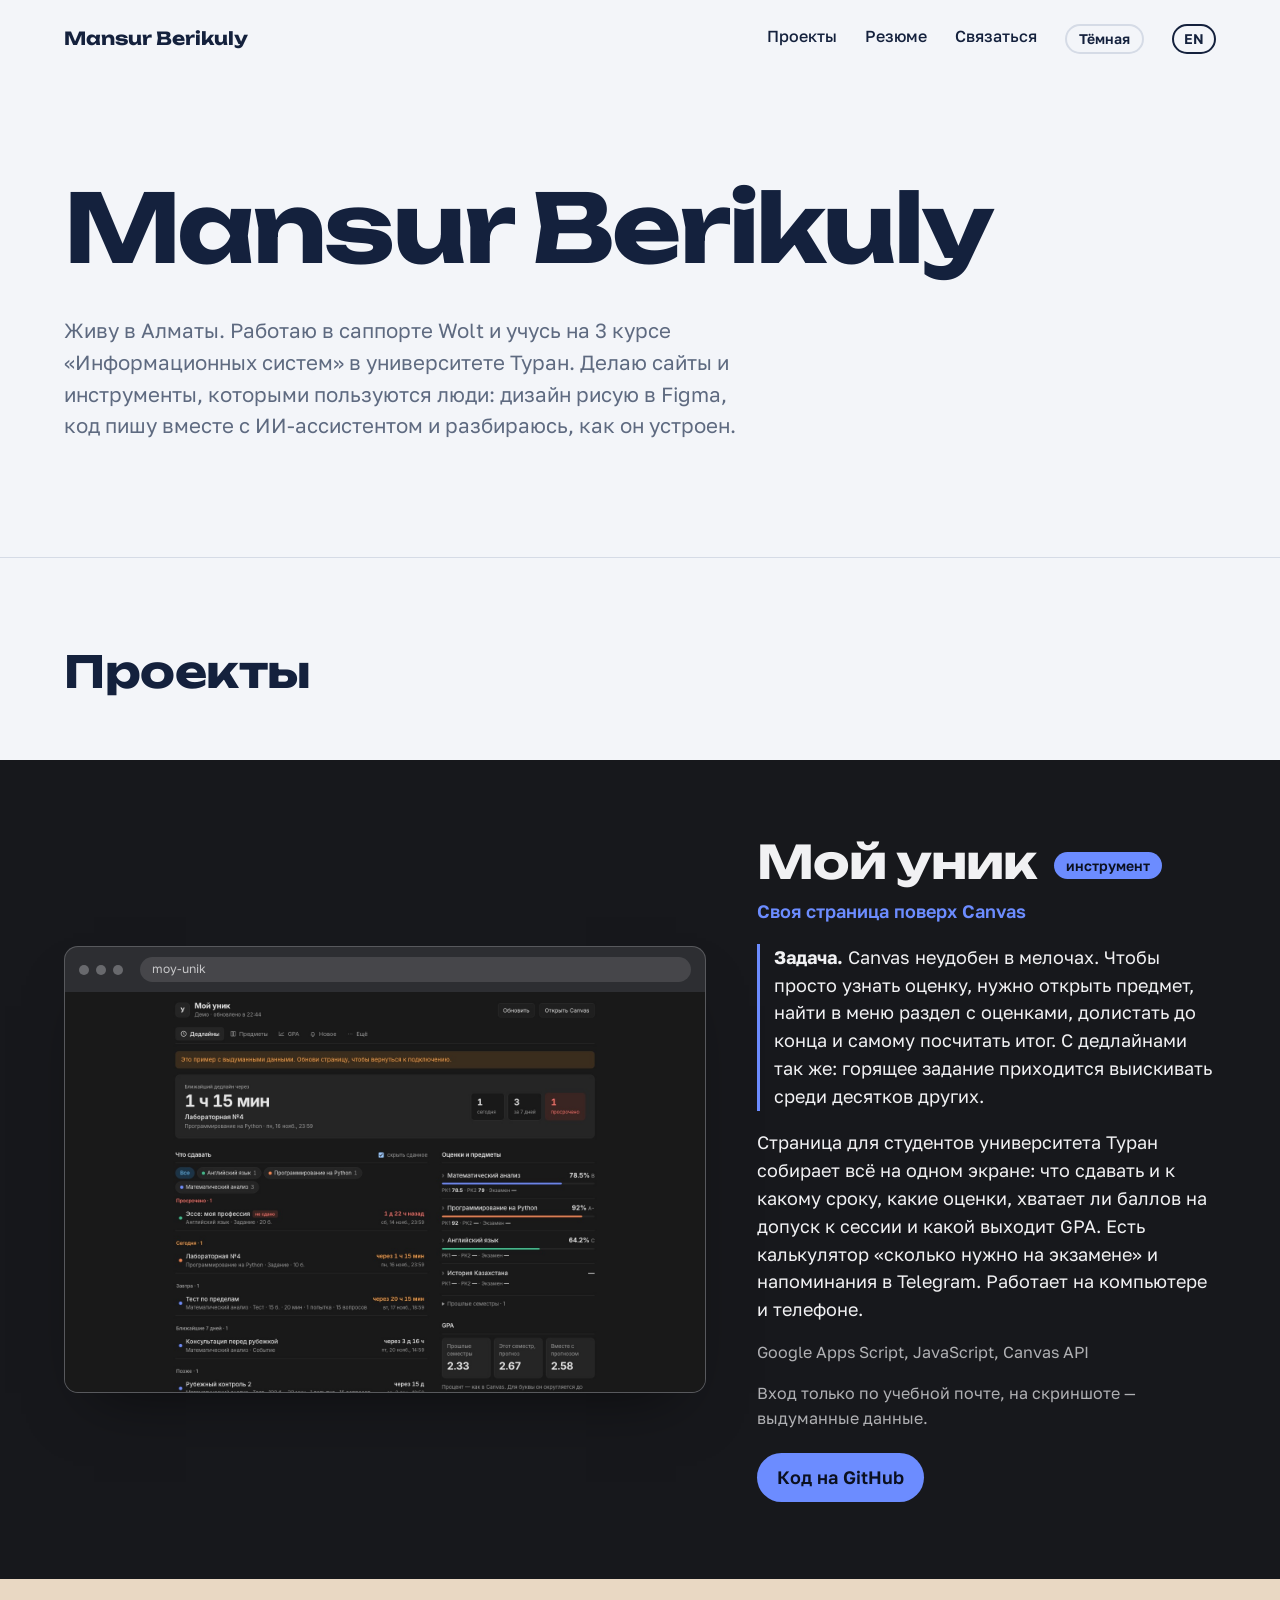
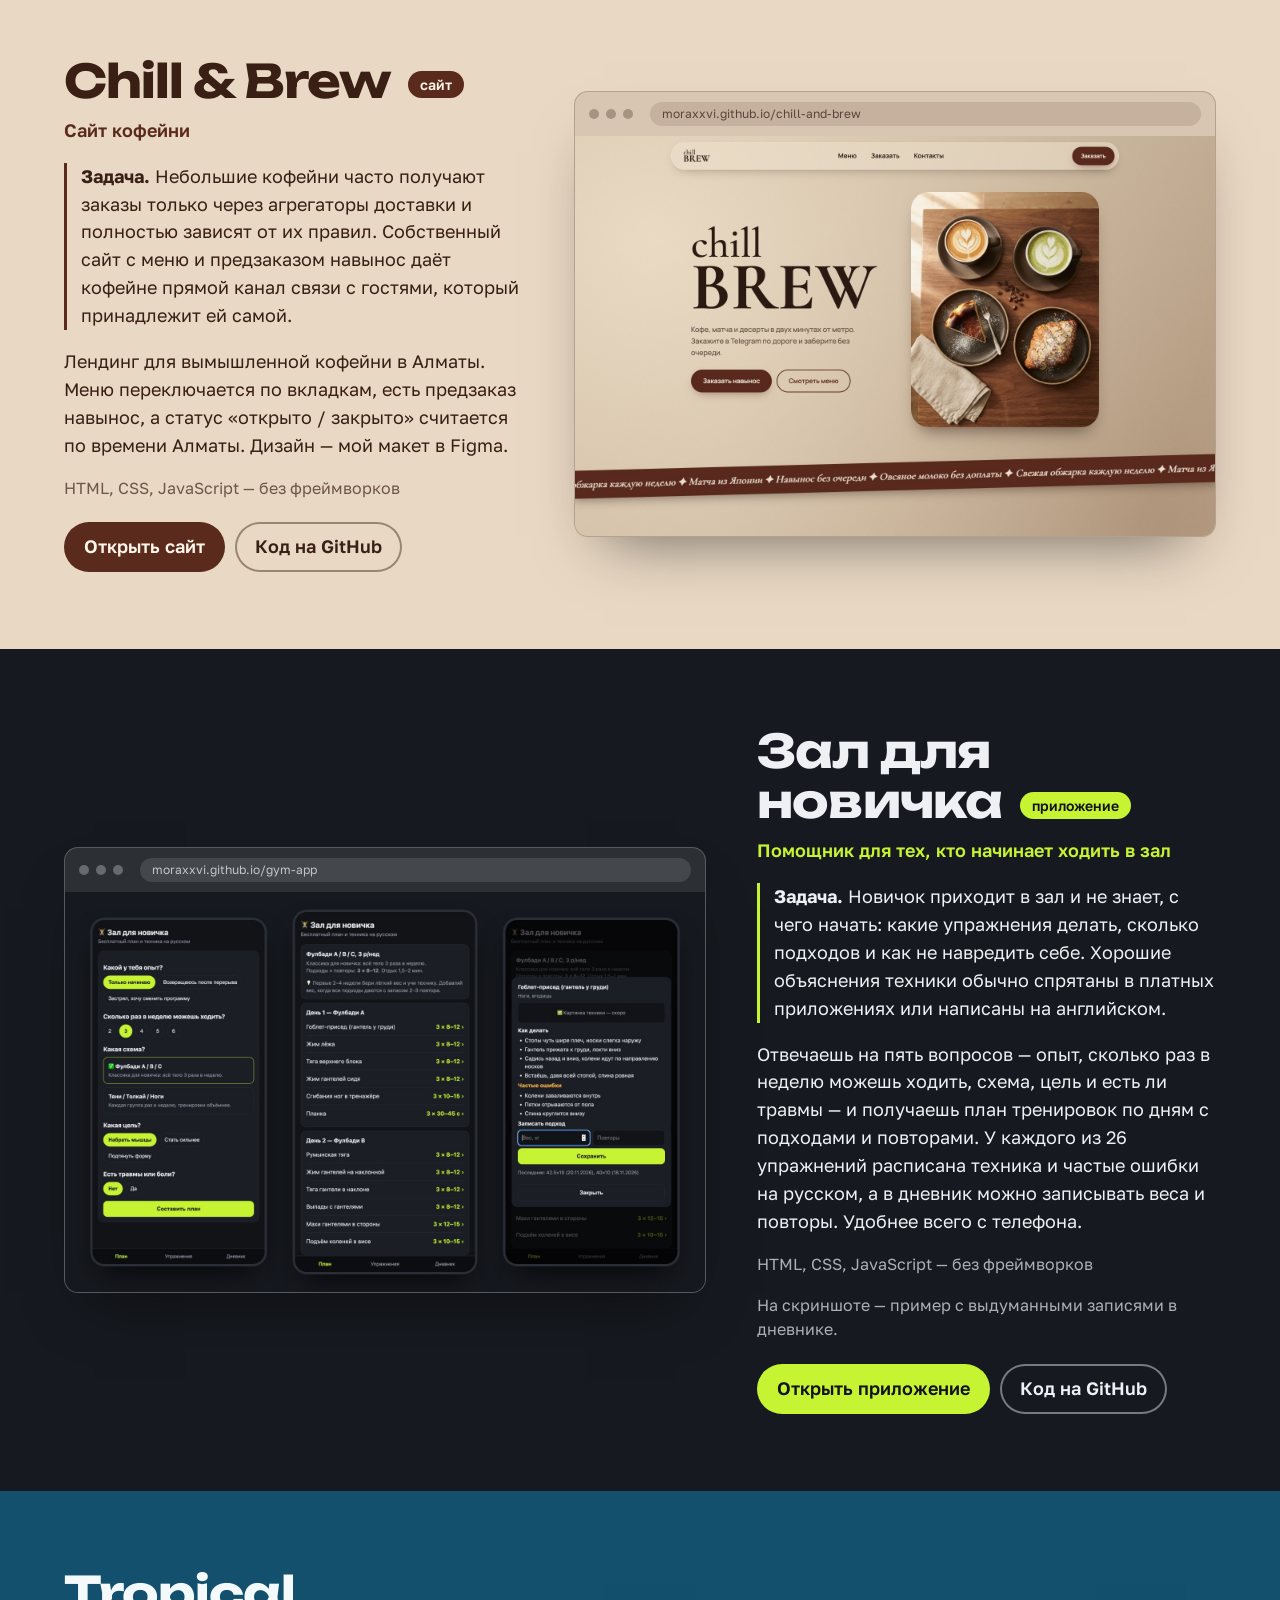
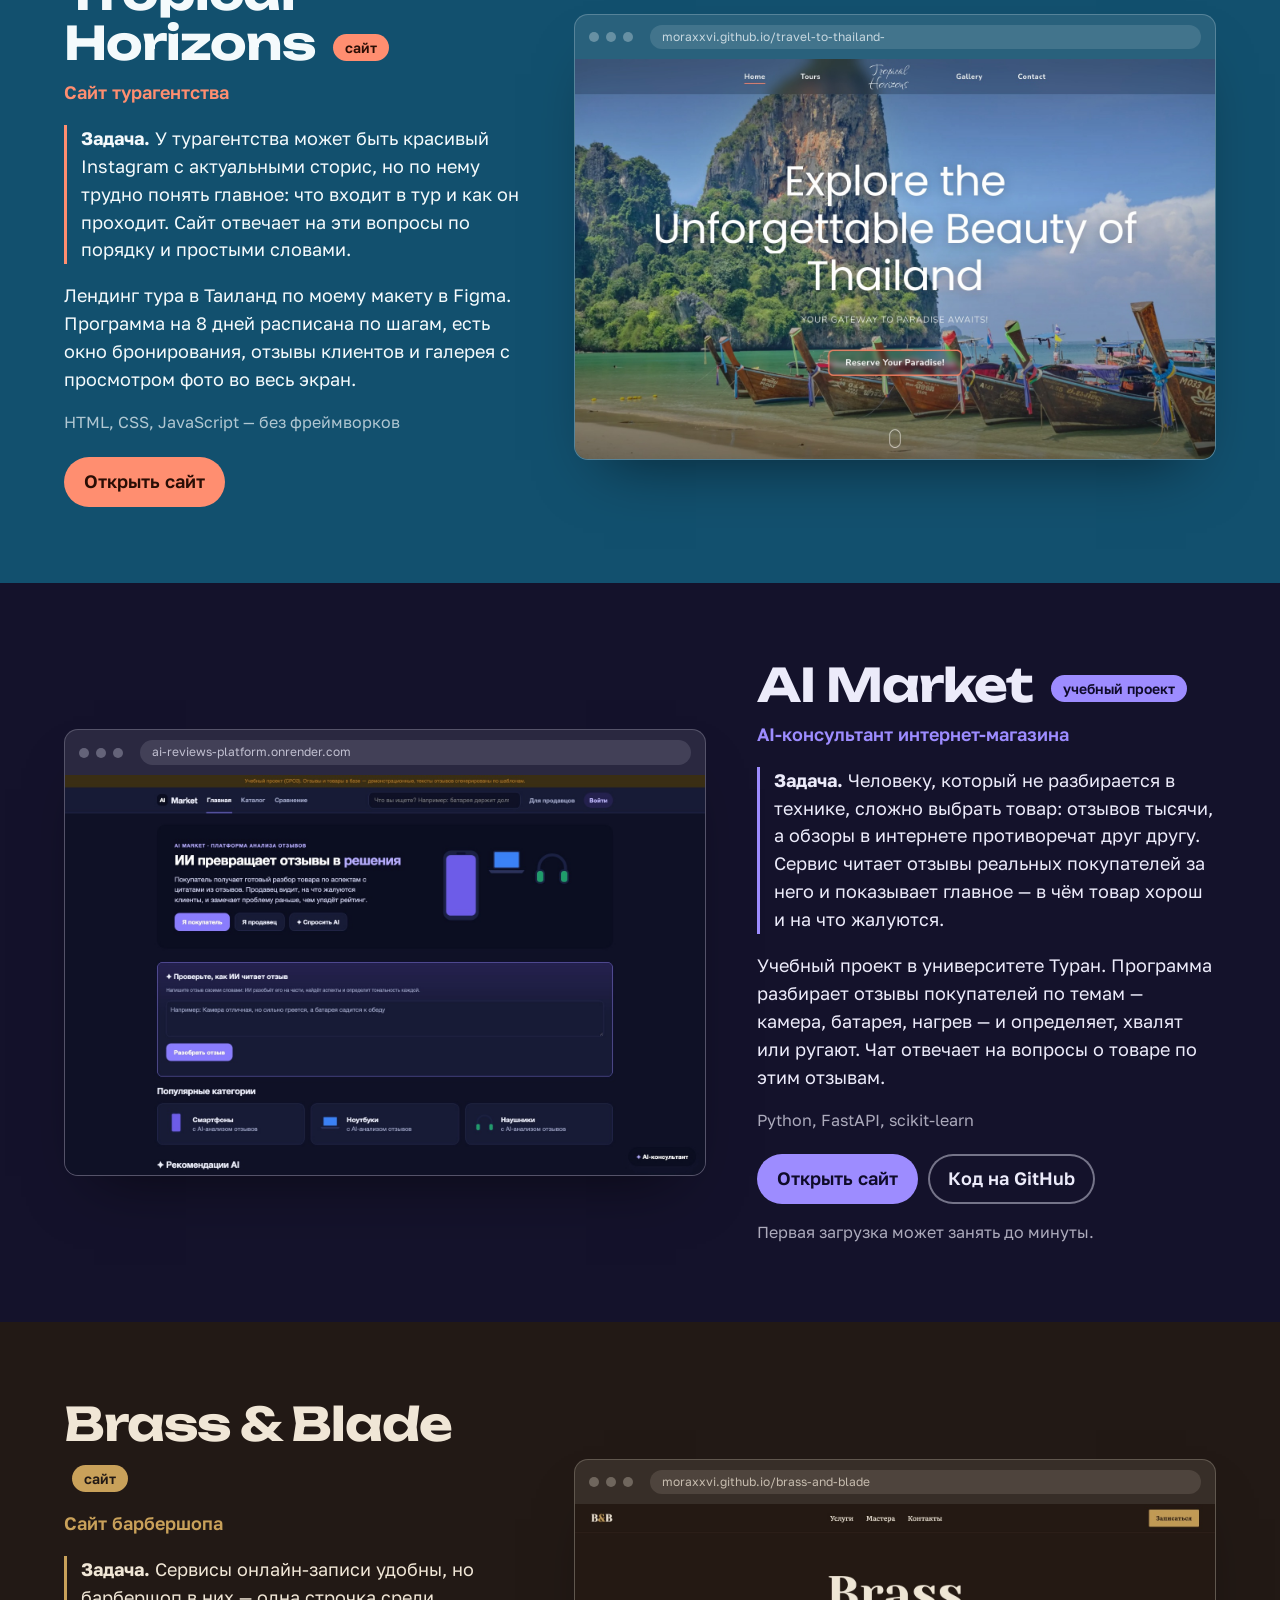
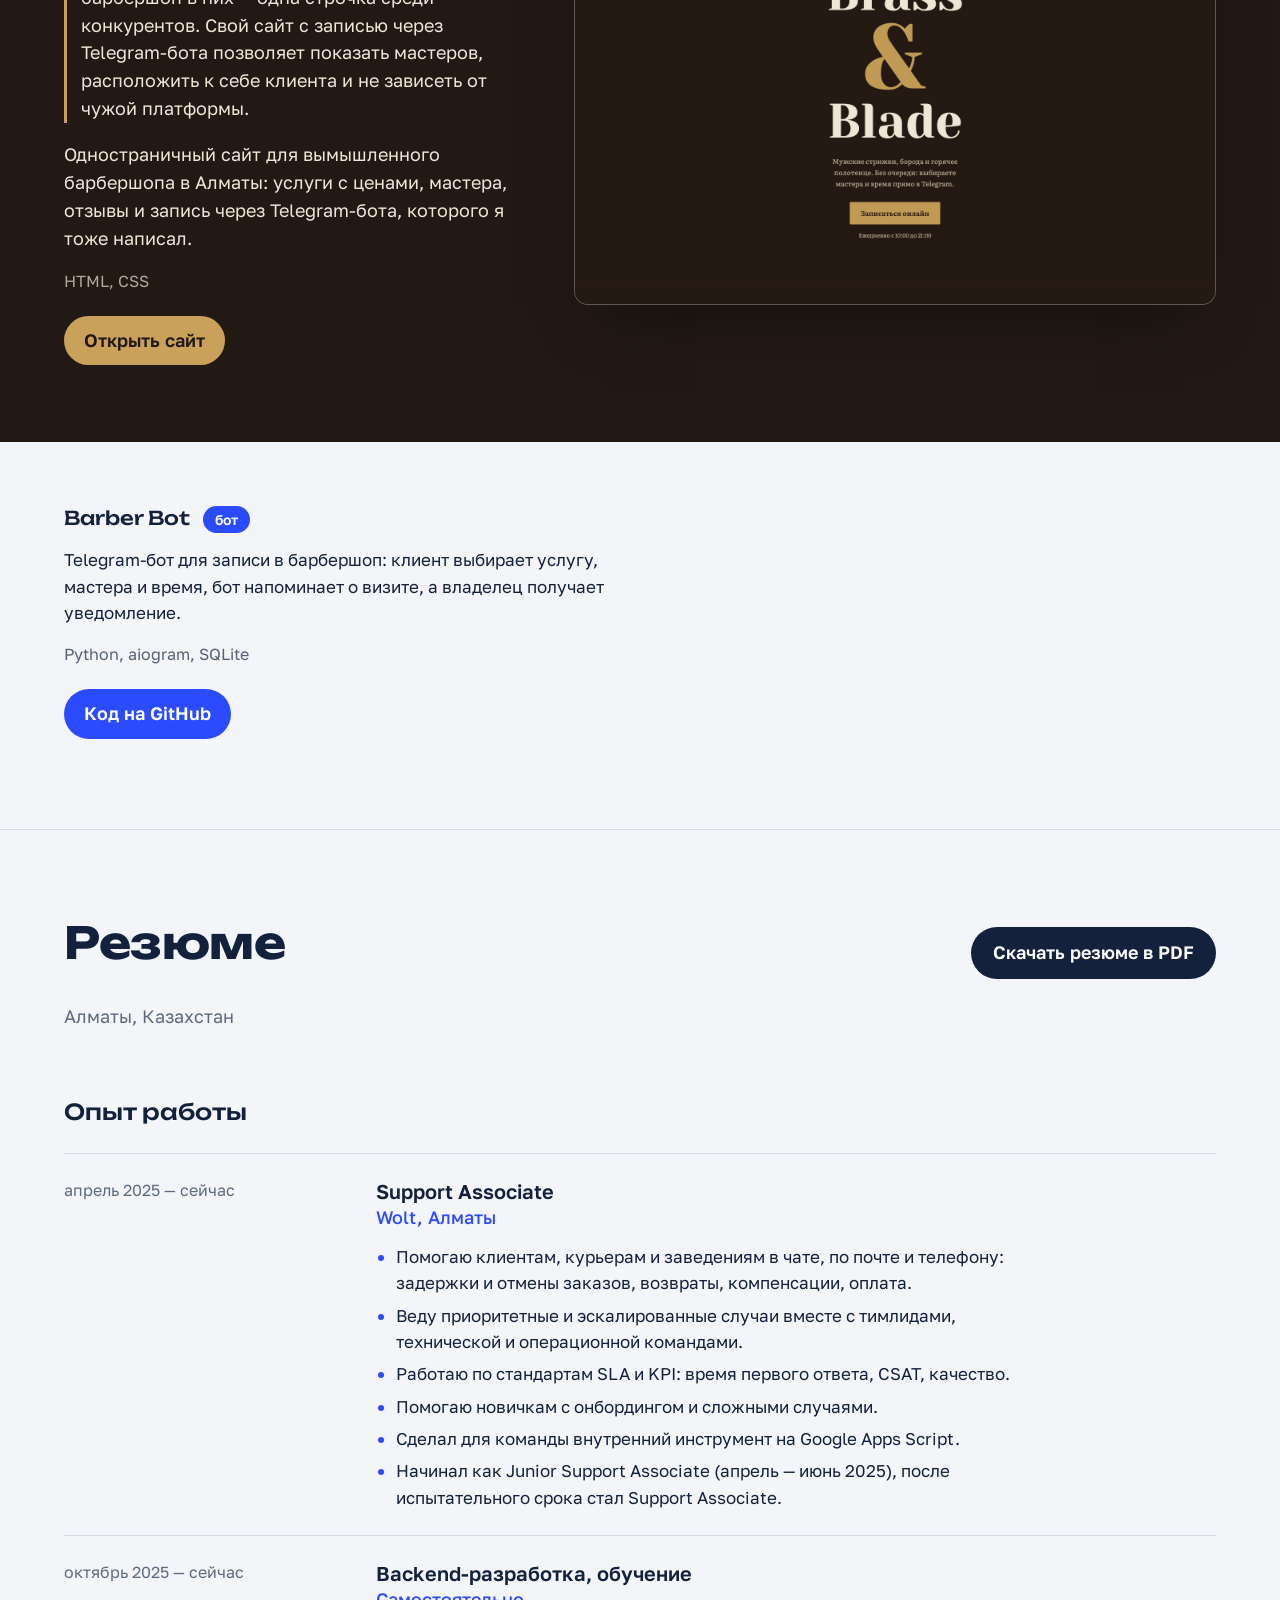
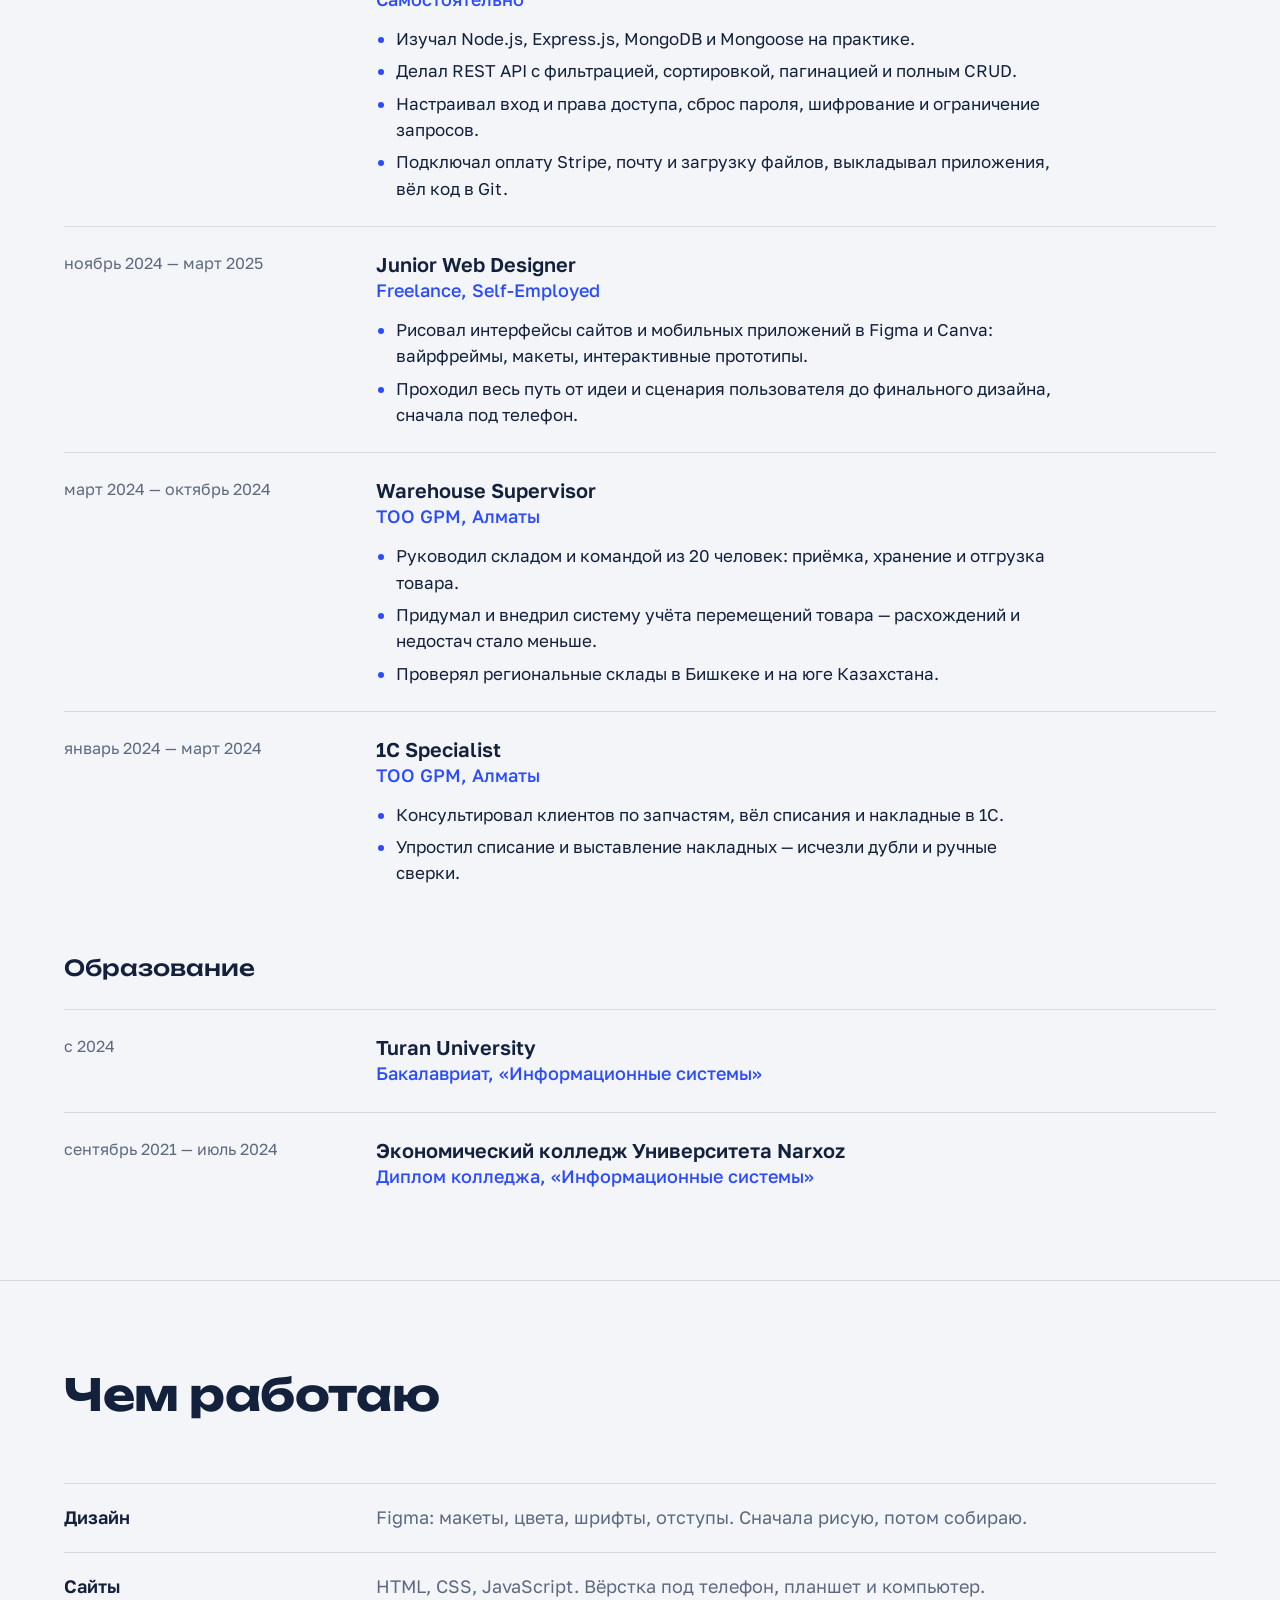
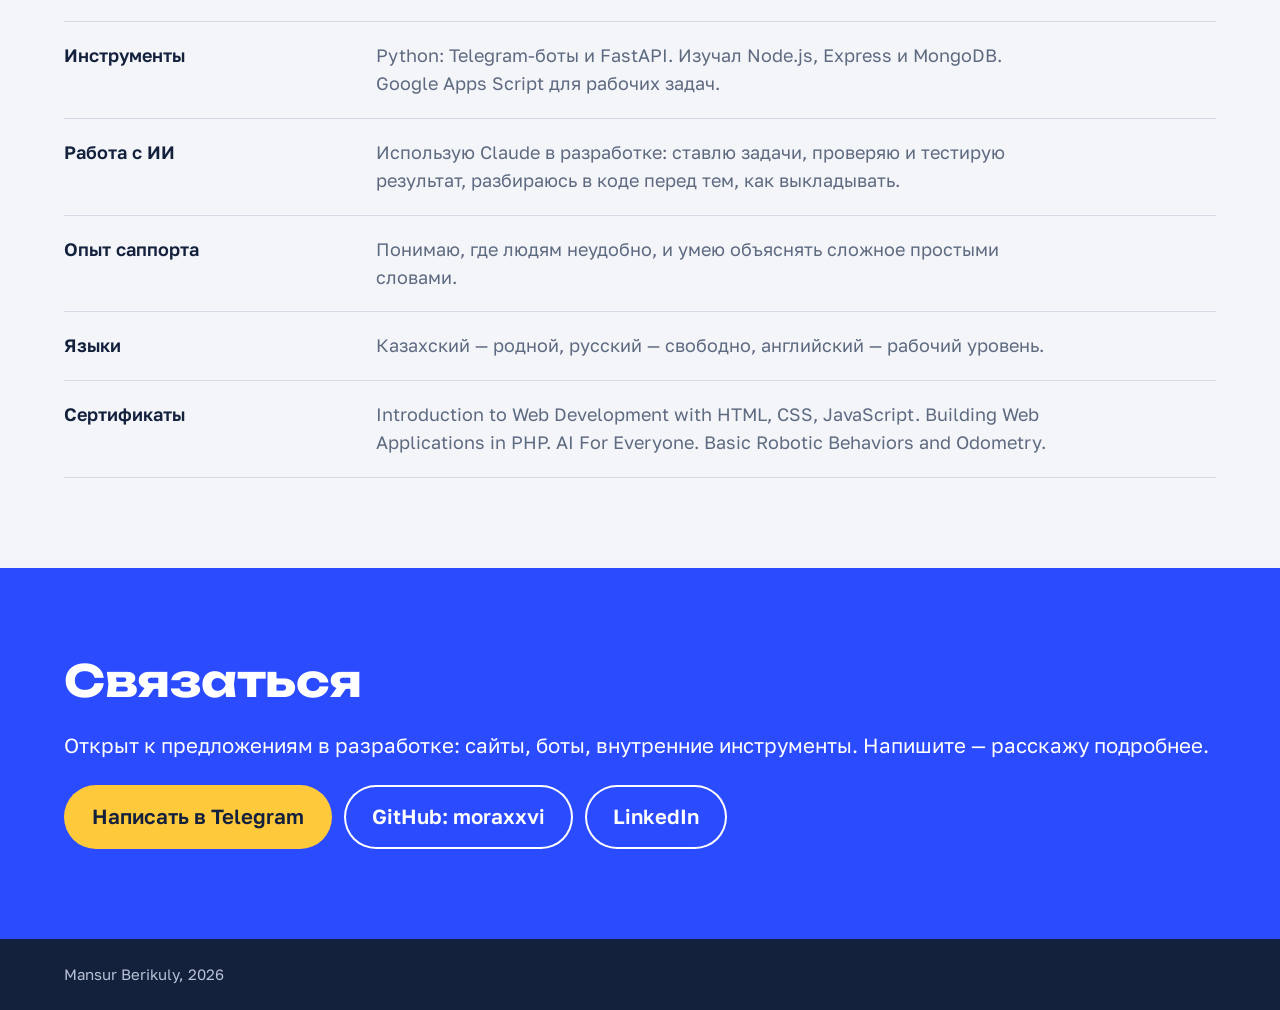
==== commit a7e47c61: "Add Gym for Beginners project Co-Authored-By: Claude Opus 5.5 <noreply@anthropic.com>" ====
--- a/index.html
+++ b/index.html
@@ -92,6 +92,32 @@
       </div>
       </article>
 
+      <article class="work band-gym">
+        <div class="work-in">
+        <a class="work-shot" href="https://moraxxvi.github.io/gym-app/" target="_blank" rel="noopener">
+          <span class="bar" aria-hidden="true"><i></i><i></i><i></i><u>moraxxvi.github.io/gym-app</u></span>
+          <img src="img/gym-app.jpg" alt="Три экрана приложения «Зал для новичка»: анкета, план тренировок по дням и карточка упражнения с техникой" width="1600" height="1000" loading="lazy">
+        </a>
+        <div class="work-text">
+          <h3>Зал для новичка <span class="tag">приложение</span></h3>
+          <p class="work-kind">Помощник для тех, кто начинает ходить в зал</p>
+          <p class="work-why"><b>Задача.</b> Новичок приходит в зал и не знает, с чего начать: какие упражнения делать, сколько подходов и как не навредить себе. Хорошие объяснения техники обычно спрятаны в платных приложениях или написаны на английском.</p>
+          <p>
+            Отвечаешь на пять вопросов — опыт, сколько раз в неделю можешь ходить, схема,
+            цель и есть ли травмы — и получаешь план тренировок по дням с подходами и повторами.
+            У каждого из 26 упражнений расписана техника и частые ошибки на русском,
+            а в дневник можно записывать веса и повторы. Удобнее всего с телефона.
+          </p>
+          <p class="work-stack">HTML, CSS, JavaScript — без фреймворков</p>
+          <p class="work-stack">На скриншоте — пример с выдуманными записями в дневнике.</p>
+          <p class="work-links">
+            <a href="https://moraxxvi.github.io/gym-app/" target="_blank" rel="noopener">Открыть приложение</a>
+            <a href="https://github.com/moraxxvi/gym-app" target="_blank" rel="noopener">Код на GitHub</a>
+          </p>
+        </div>
+      </div>
+      </article>
+
       <article class="work band-thai">
         <div class="work-in">
         <a class="work-shot" href="https://moraxxvi.github.io/travel-to-thailand-/" target="_blank" rel="noopener">
--- a/style.css
+++ b/style.css
@@ -184,6 +184,7 @@
 
 .band-unik   { --band-bg: #17181C; --band-fg: #F1F1F3; --band-accent: #6C8CFF; --band-on: #0B1020; }
 .band-coffee { --band-bg: #E9D8C3; --band-fg: #3A1F14; --band-accent: #5A2A1C; --band-on: #FFF6EA; }
+.band-gym    { --band-bg: #16191F; --band-fg: #EEF0F3; --band-accent: #C6F432; --band-on: #111317; }
 .band-thai   { --band-bg: #12506E; --band-fg: #F4FAFC; --band-accent: #FF8E70; --band-on: #2A0E05; }
 .band-ai     { --band-bg: #14122B; --band-fg: #ECEBFA; --band-accent: #9D8CFF; --band-on: #0F0B2A; }
 .band-barber { --band-bg: #221915; --band-fg: #F0E6D6; --band-accent: #C9A15A; --band-on: #221915; }
